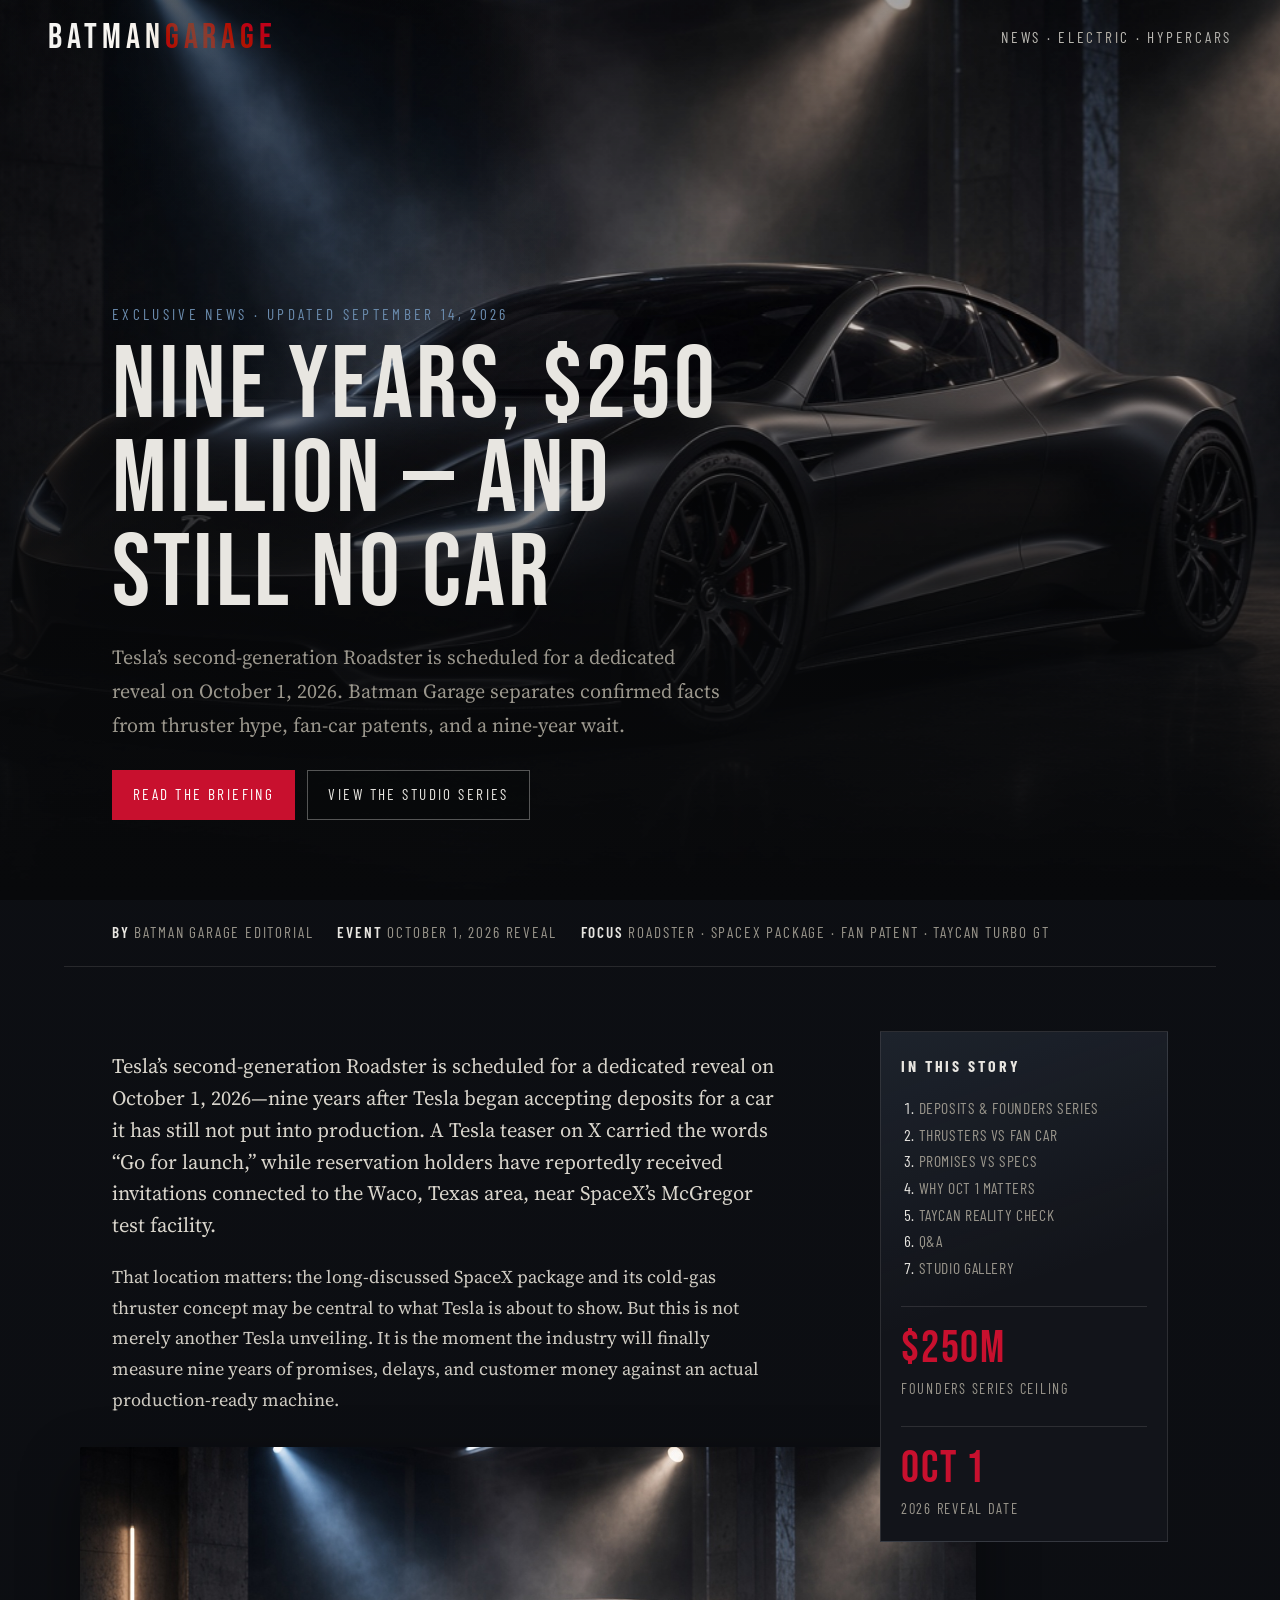
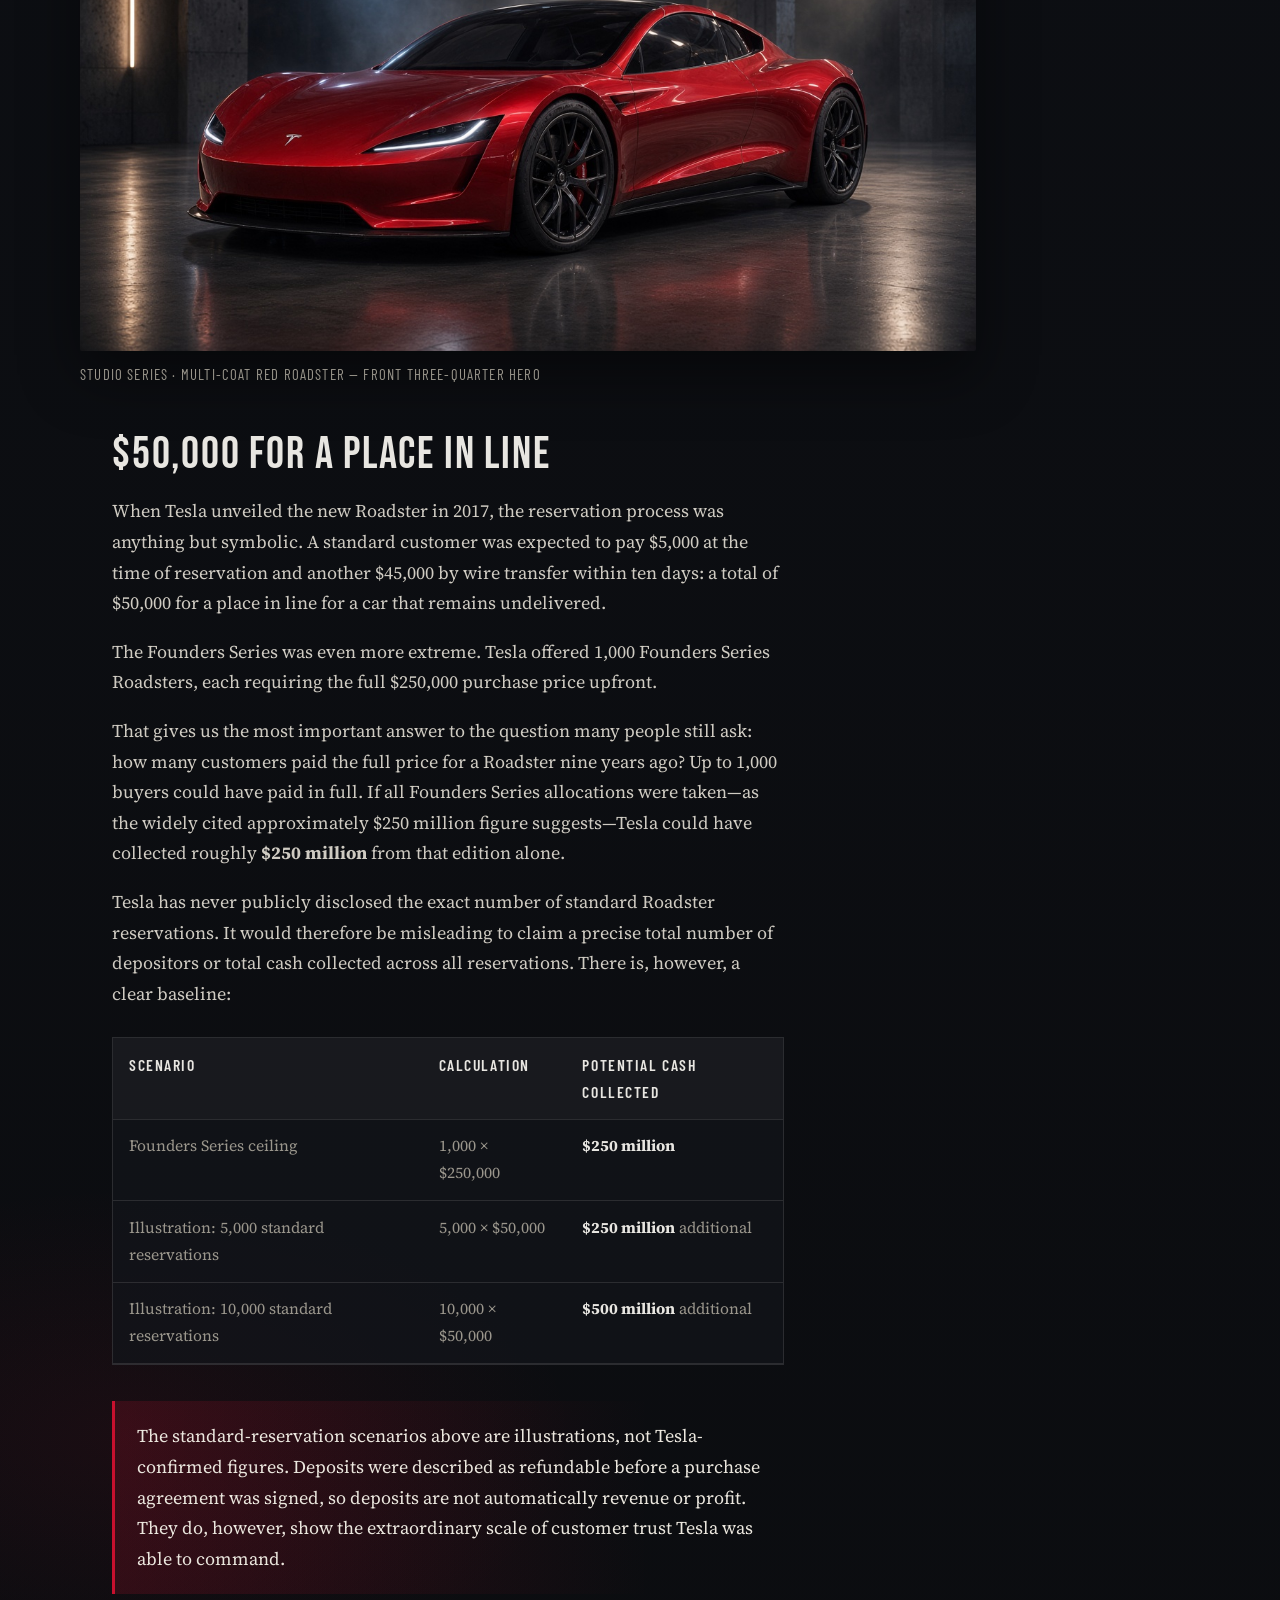
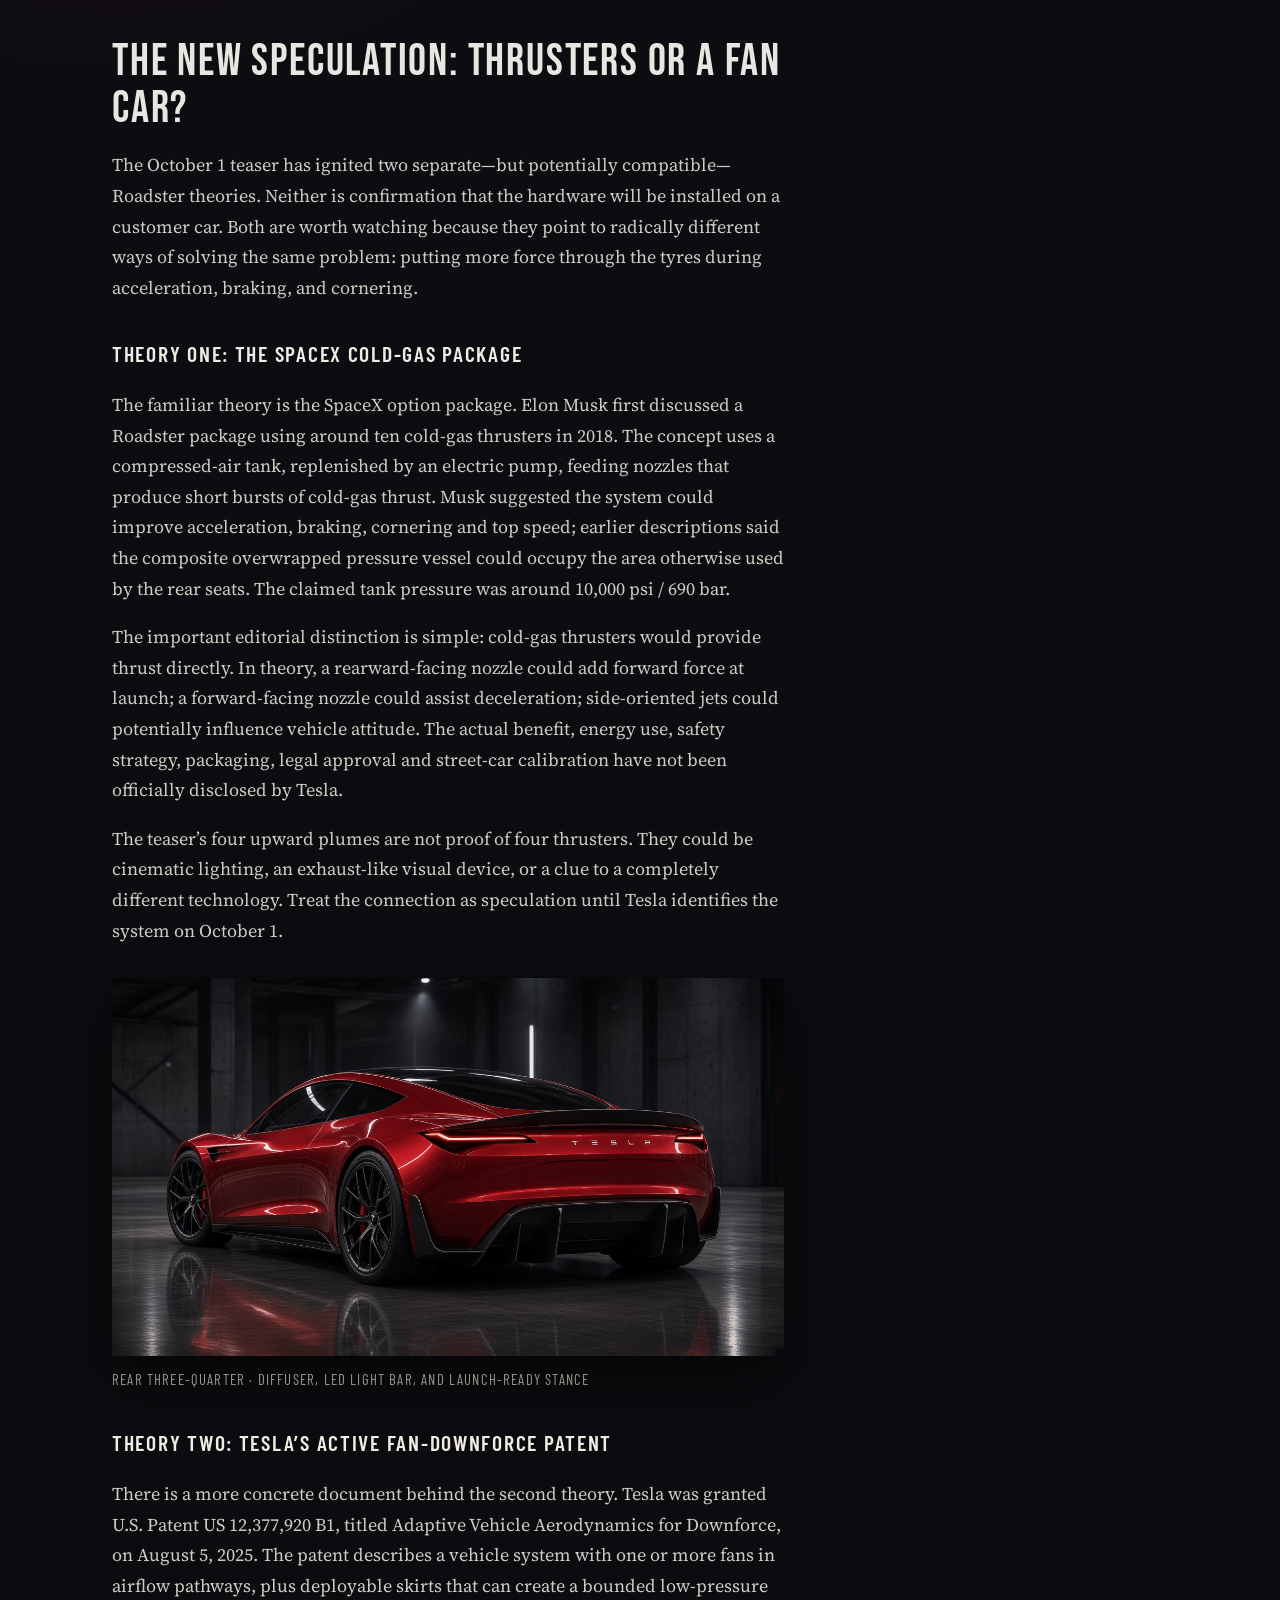
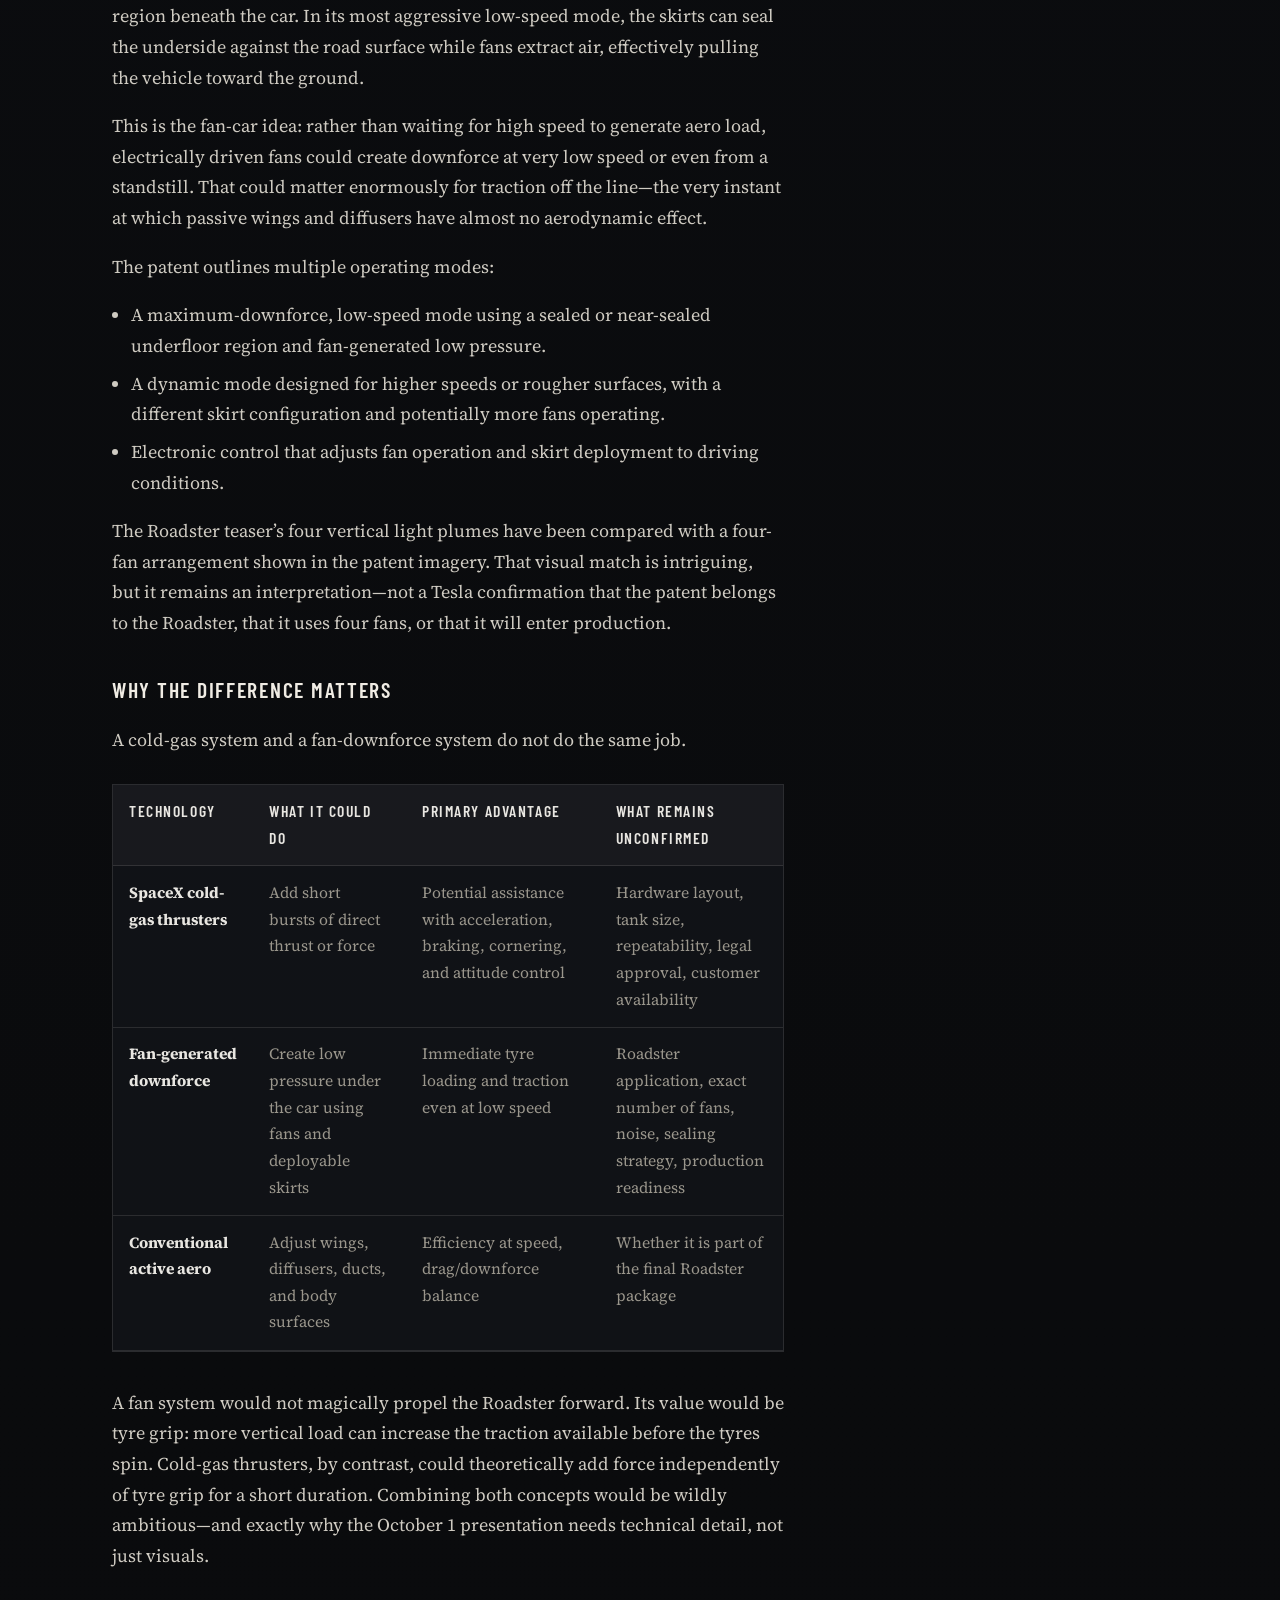
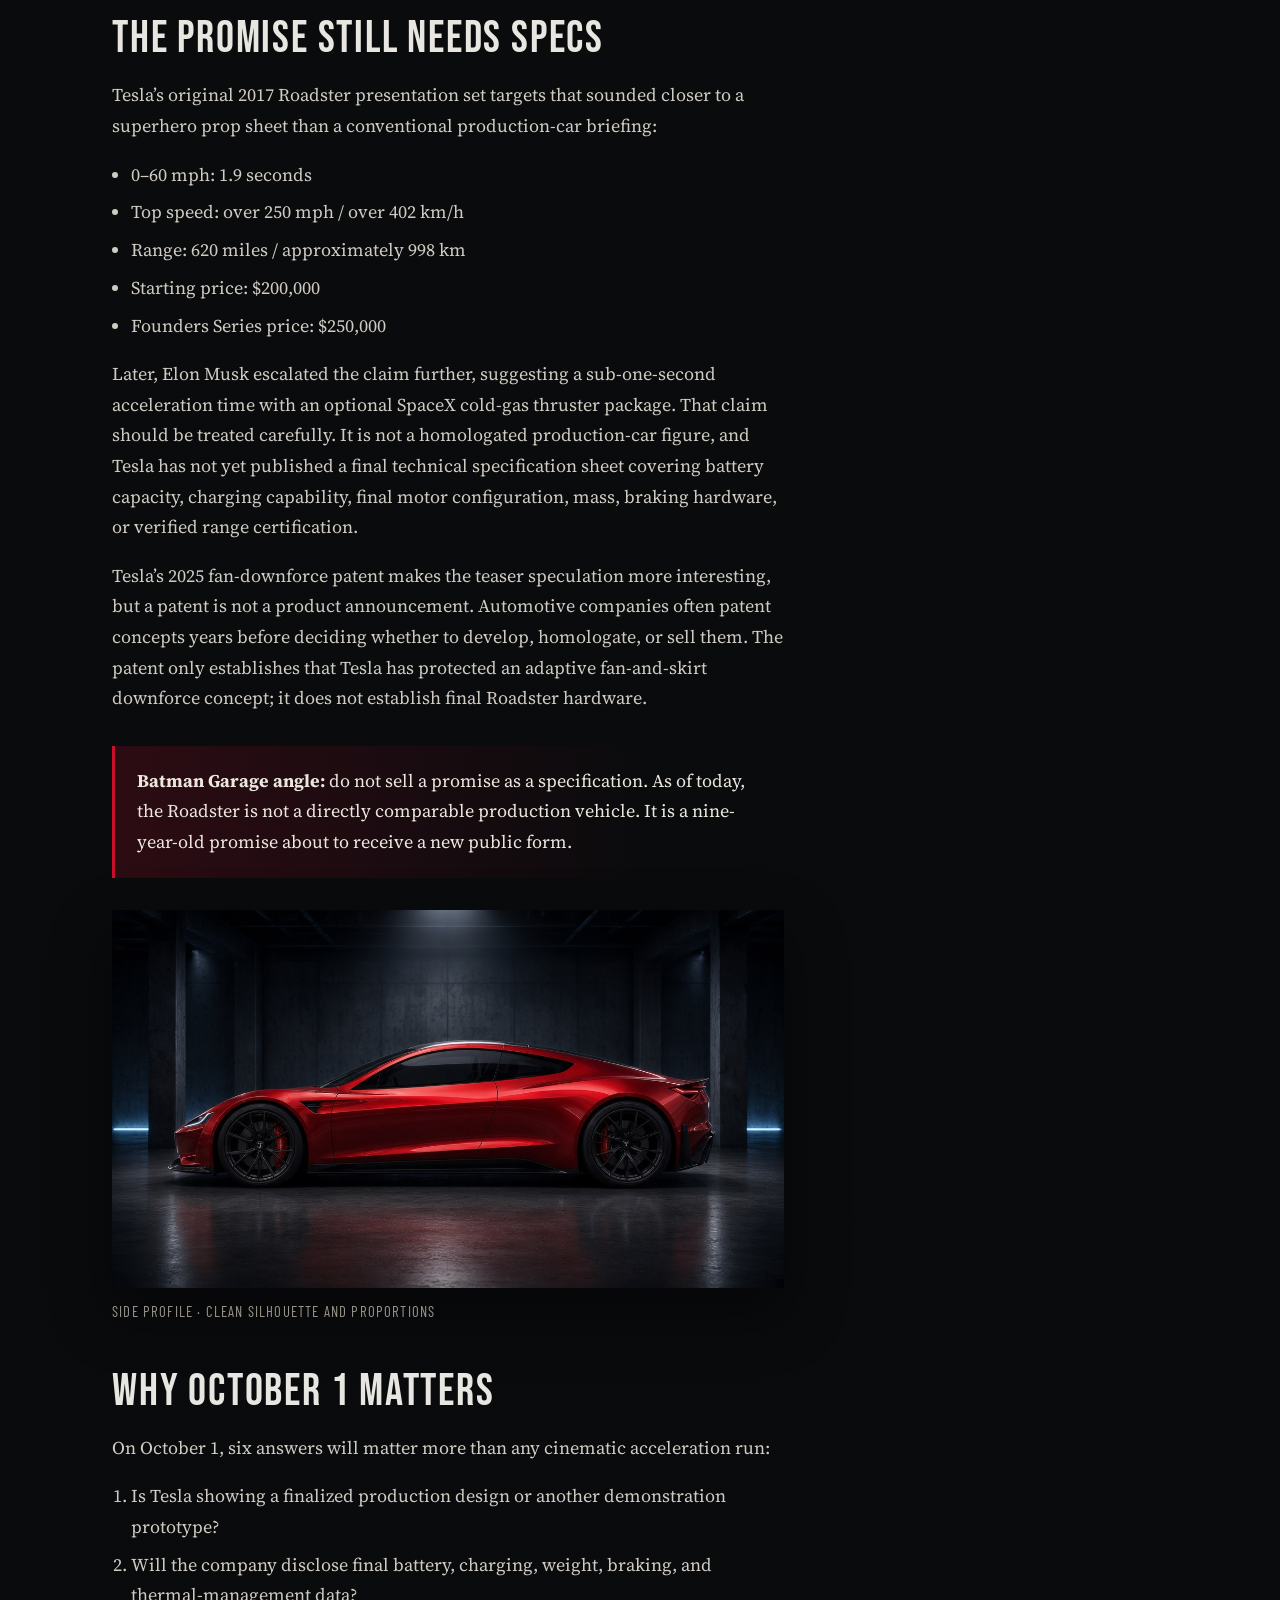
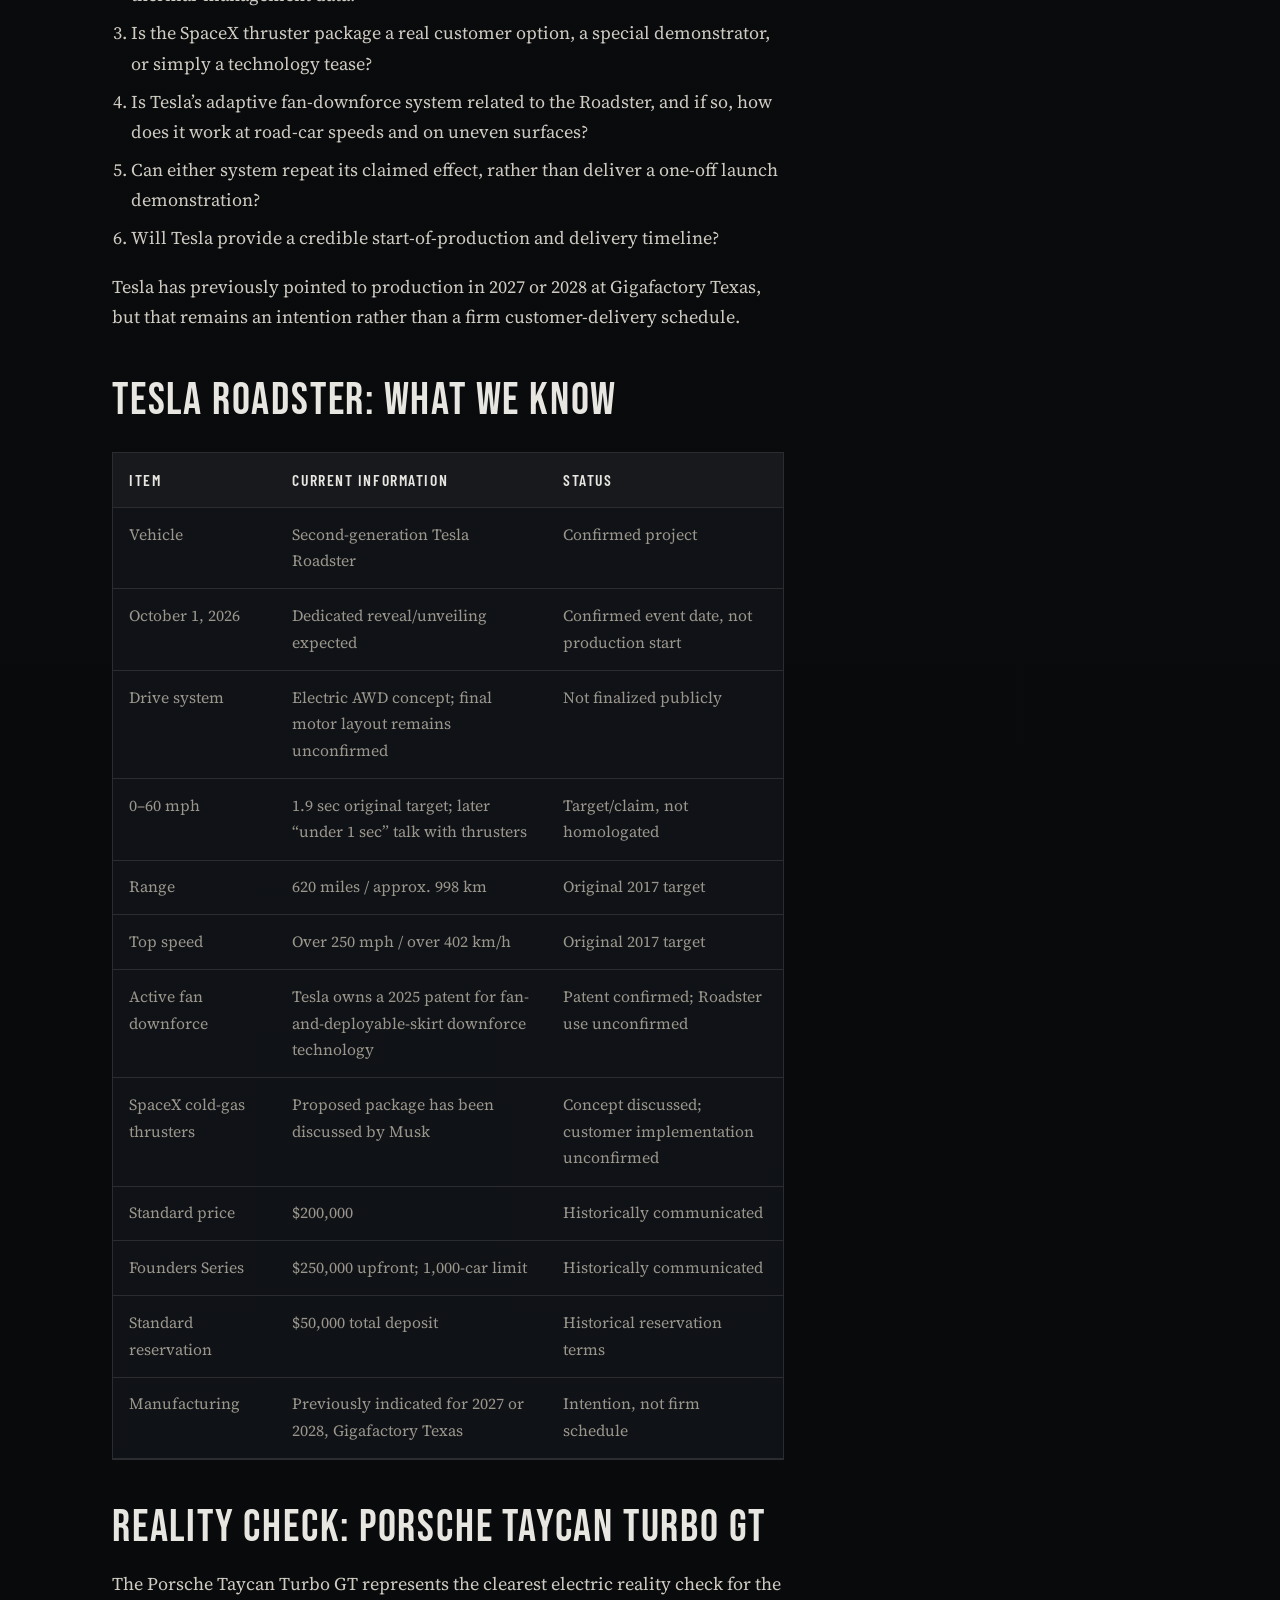
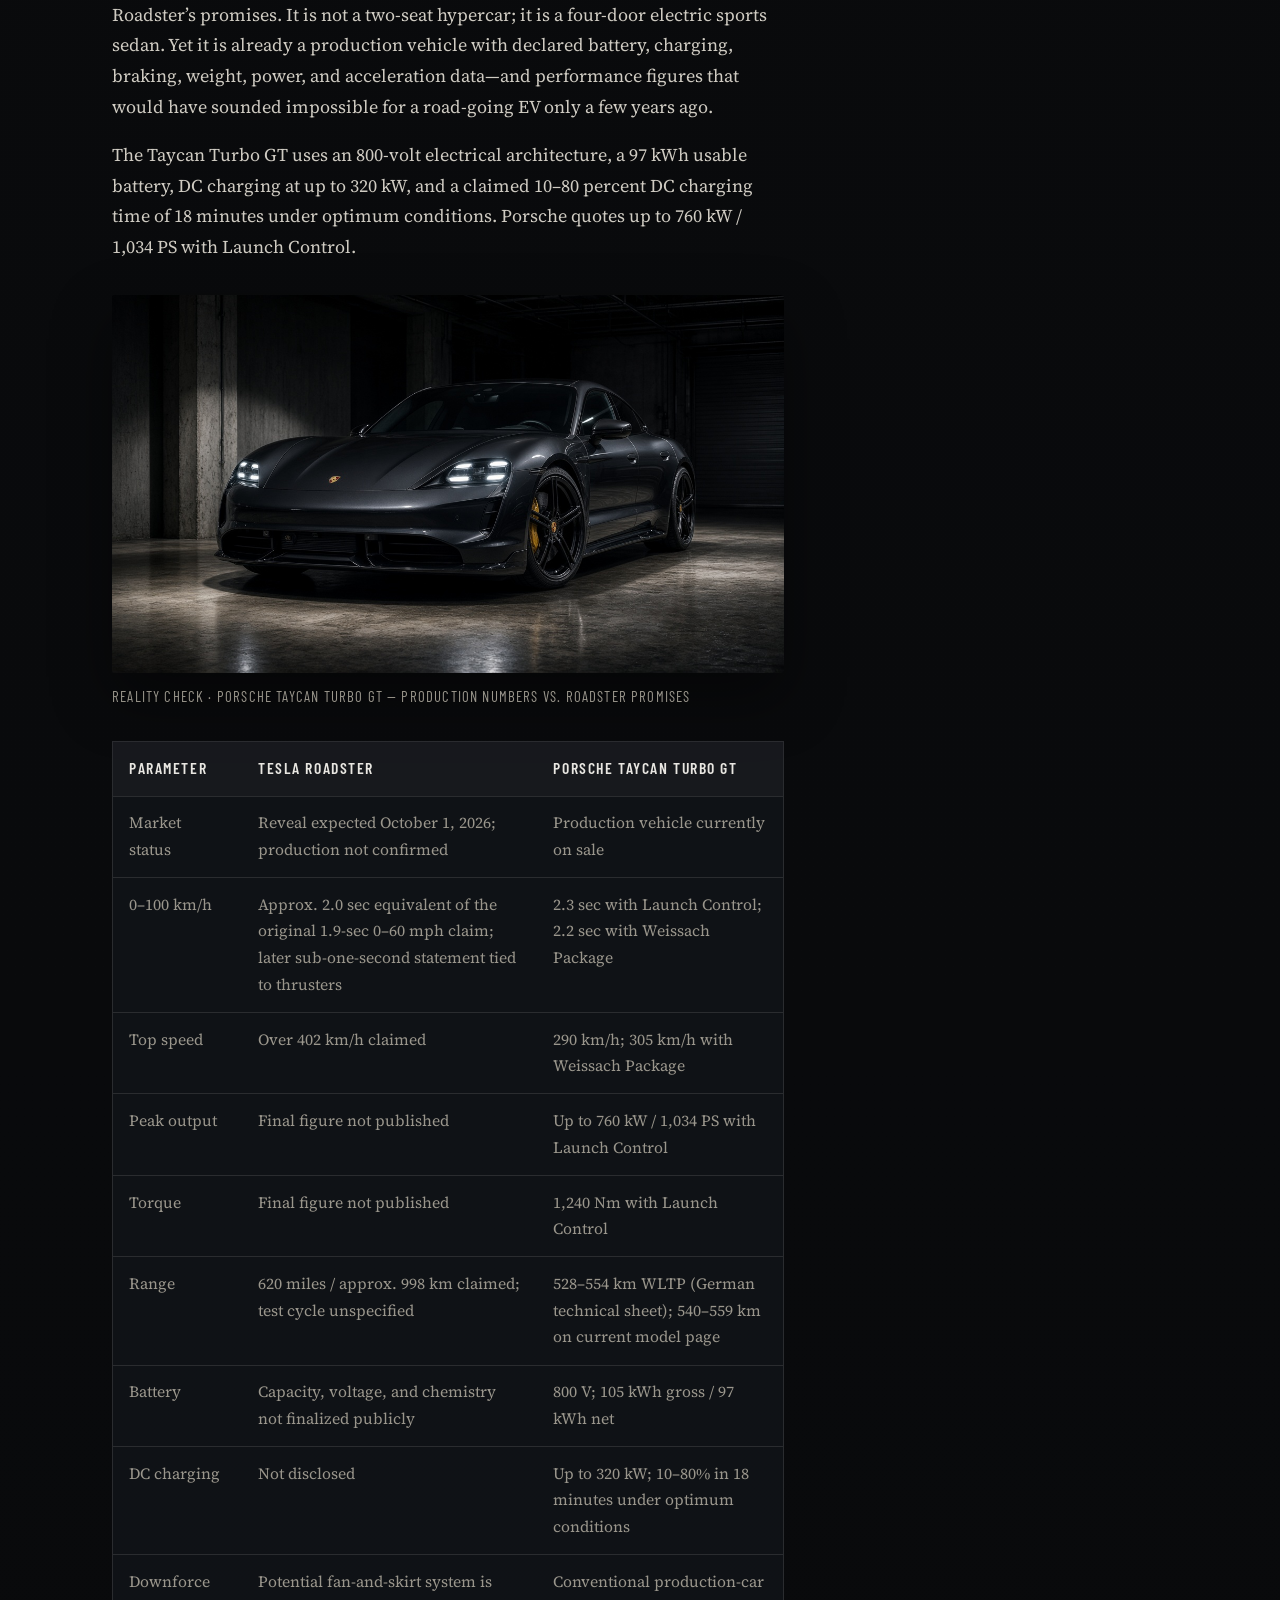
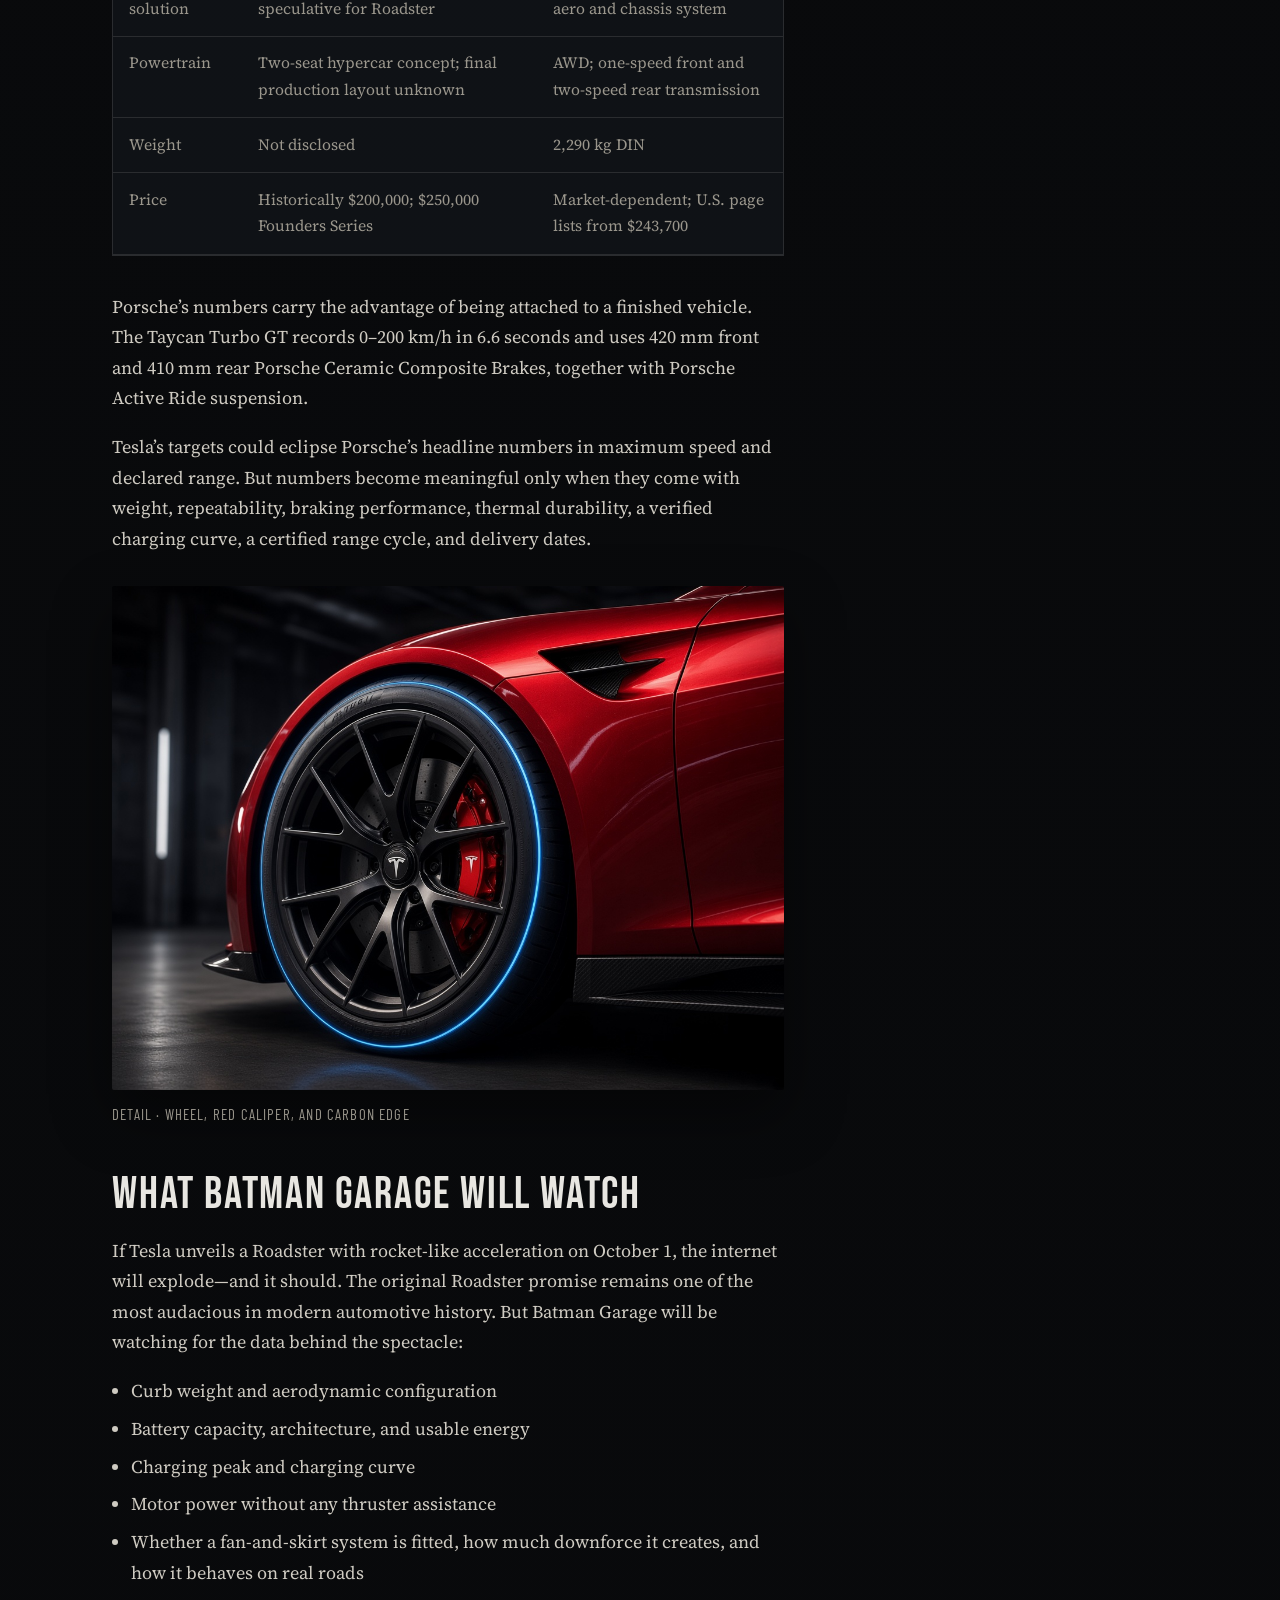
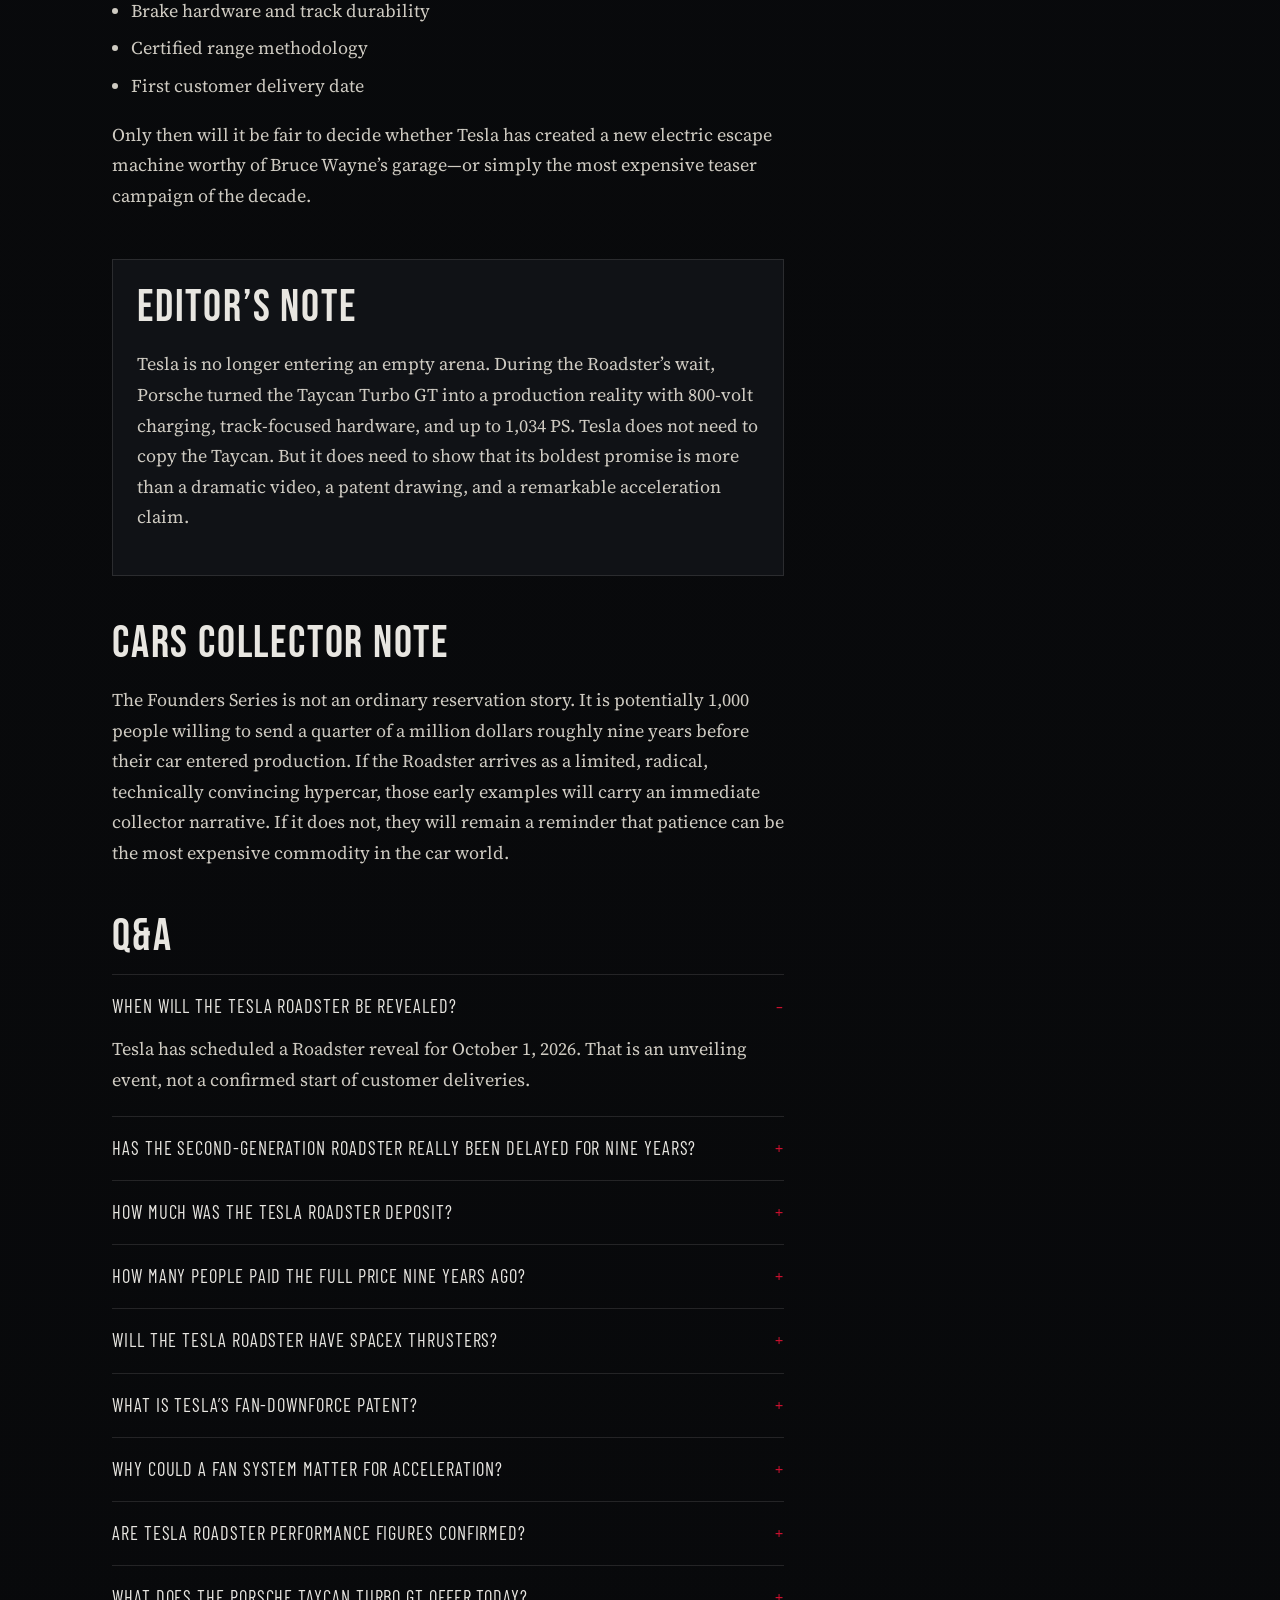
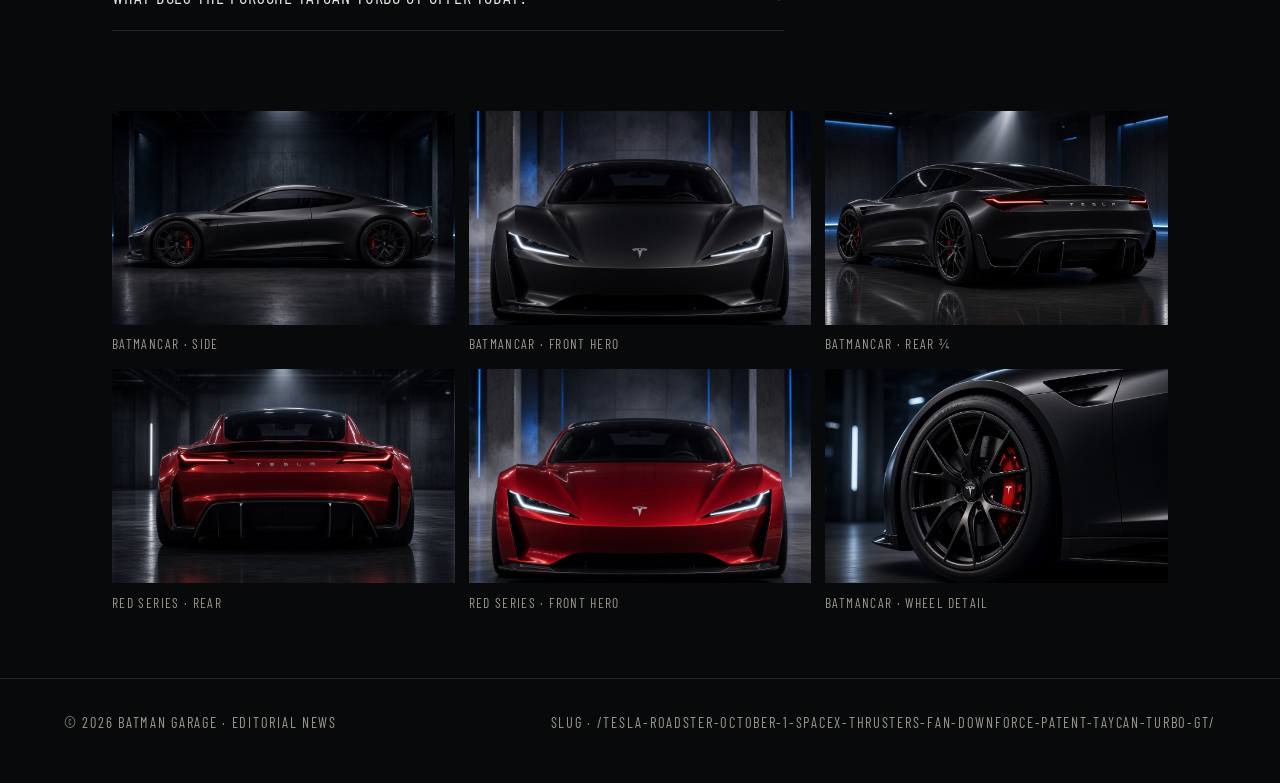
==== index.html @ 21c4816b "Add Batman Garage Tesla Roadster October 1 news article Publish editorial news page with studio phot" ====
<!DOCTYPE html>
<html lang="en">
<head>
  <meta charset="utf-8" />
  <meta name="viewport" content="width=device-width, initial-scale=1" />
  <title>Tesla Roadster October 1 Reveal: SpaceX Thrusters, Fan-Car Patent and a $250M Wait | Batman Garage</title>
  <meta name="description" content="Tesla’s Roadster is set for an October 1 reveal after nine years and up to $250 million in Founders Series deposits. Could SpaceX cold-gas thrusters or Tesla’s fan-downforce patent be part of the story? Here’s what is known, what is speculation, and how it compares with the Porsche Taycan Turbo GT." />
  <link rel="canonical" href="./article/tesla-roadster-october-1-spacex-thrusters-fan-downforce-patent-taycan-turbo-gt/" />
  <meta property="og:title" content="Nine Years, $250 Million and Still No Car: Tesla Roadster Set for October 1 Reveal" />
  <meta property="og:description" content="Batman Garage breaks down the Roadster reveal, SpaceX thruster talk, Tesla’s fan-downforce patent, and the Porsche Taycan Turbo GT reality check." />
  <meta property="og:type" content="article" />
  <meta property="og:image" content="./roadster-2026-batman-series/batmancar/roadster-batmancar-front-34.jpg" />
  <link rel="preconnect" href="https://fonts.googleapis.com" />
  <link rel="preconnect" href="https://fonts.gstatic.com" crossorigin />
  <link href="https://fonts.googleapis.com/css2?family=Barlow+Condensed:wght@500;600;700&family=Bebas+Neue&family=Source+Serif+4:opsz,wght@8..60,400;8..60,600&display=swap" rel="stylesheet" />
  <link rel="stylesheet" href="./css/article.css" />
</head>
<body>
  <header class="site-header">
    <a class="brand" href="./">BATMAN<span>GARAGE</span></a>
    <div class="nav-meta">News · Electric · Hypercars</div>
  </header>

  <section class="hero" aria-label="Article hero">
    <div class="hero__media">
      <img
        src="./roadster-2026-batman-series/batmancar/roadster-batmancar-front-34.jpg"
        alt="Matte black Tesla Roadster 2026 concept in a dark Batman-style studio garage"
        width="1600"
        height="900"
      />
      <div class="hero__shade" aria-hidden="true"></div>
    </div>
    <div class="hero__content">
      <p class="hero__kicker">Exclusive News · Updated September 14, 2026</p>
      <h1>Nine Years, $250 Million — and Still No Car</h1>
      <p class="hero__deck">
        Tesla’s second-generation Roadster is scheduled for a dedicated reveal on October 1, 2026.
        Batman Garage separates confirmed facts from thruster hype, fan-car patents, and a nine-year wait.
      </p>
      <div class="hero__cta">
        <a class="btn btn--primary" href="#story">Read the briefing</a>
        <a class="btn btn--ghost" href="#gallery">View the studio series</a>
      </div>
    </div>
  </section>

  <div class="meta-bar">
    <span><strong>By</strong> Batman Garage Editorial</span>
    <span><strong>Event</strong> October 1, 2026 reveal</span>
    <span><strong>Focus</strong> Roadster · SpaceX package · Fan patent · Taycan Turbo GT</span>
  </div>

  <main class="layout" id="story">
    <article class="article">
      <p class="lede">
        Tesla’s second-generation Roadster is scheduled for a dedicated reveal on October 1, 2026—nine years after Tesla began accepting deposits for a car it has still not put into production. A Tesla teaser on X carried the words “Go for launch,” while reservation holders have reportedly received invitations connected to the Waco, Texas area, near SpaceX’s McGregor test facility.
      </p>

      <p>
        That location matters: the long-discussed SpaceX package and its cold-gas thruster concept may be central to what Tesla is about to show. But this is not merely another Tesla unveiling. It is the moment the industry will finally measure nine years of promises, delays, and customer money against an actual production-ready machine.
      </p>

      <figure class="figure figure--breakout">
        <img
          src="./roadster-2026-batman-series/roadster-2026-batman-front-34.jpg"
          alt="Cherry-red Tesla Roadster 2026 concept, front three-quarter view in Batman Garage studio lighting"
          width="1600"
          height="900"
          loading="lazy"
        />
        <figcaption>Studio series · Multi-coat red Roadster — front three-quarter hero</figcaption>
      </figure>

      <h2 id="deposit">$50,000 for a Place in Line</h2>
      <p>
        When Tesla unveiled the new Roadster in 2017, the reservation process was anything but symbolic. A standard customer was expected to pay $5,000 at the time of reservation and another $45,000 by wire transfer within ten days: a total of $50,000 for a place in line for a car that remains undelivered.
      </p>
      <p>
        The Founders Series was even more extreme. Tesla offered 1,000 Founders Series Roadsters, each requiring the full $250,000 purchase price upfront.
      </p>
      <p>
        That gives us the most important answer to the question many people still ask: how many customers paid the full price for a Roadster nine years ago? Up to 1,000 buyers could have paid in full. If all Founders Series allocations were taken—as the widely cited approximately $250 million figure suggests—Tesla could have collected roughly <strong>$250 million</strong> from that edition alone.
      </p>
      <p>
        Tesla has never publicly disclosed the exact number of standard Roadster reservations. It would therefore be misleading to claim a precise total number of depositors or total cash collected across all reservations. There is, however, a clear baseline:
      </p>

      <div class="table-wrap" role="region" aria-label="Reservation cash scenarios" tabindex="0">
        <table>
          <thead>
            <tr>
              <th>Scenario</th>
              <th>Calculation</th>
              <th>Potential cash collected</th>
            </tr>
          </thead>
          <tbody>
            <tr>
              <td>Founders Series ceiling</td>
              <td>1,000 × $250,000</td>
              <td><strong>$250 million</strong></td>
            </tr>
            <tr>
              <td>Illustration: 5,000 standard reservations</td>
              <td>5,000 × $50,000</td>
              <td><strong>$250 million</strong> additional</td>
            </tr>
            <tr>
              <td>Illustration: 10,000 standard reservations</td>
              <td>10,000 × $50,000</td>
              <td><strong>$500 million</strong> additional</td>
            </tr>
          </tbody>
        </table>
      </div>

      <div class="callout">
        <p>
          The standard-reservation scenarios above are illustrations, not Tesla-confirmed figures. Deposits were described as refundable before a purchase agreement was signed, so deposits are not automatically revenue or profit. They do, however, show the extraordinary scale of customer trust Tesla was able to command.
        </p>
      </div>

      <h2 id="speculation">The New Speculation: Thrusters or a Fan Car?</h2>
      <p>
        The October 1 teaser has ignited two separate—but potentially compatible—Roadster theories. Neither is confirmation that the hardware will be installed on a customer car. Both are worth watching because they point to radically different ways of solving the same problem: putting more force through the tyres during acceleration, braking, and cornering.
      </p>

      <h3 id="thrusters">Theory One: the SpaceX Cold-Gas Package</h3>
      <p>
        The familiar theory is the SpaceX option package. Elon Musk first discussed a Roadster package using around ten cold-gas thrusters in 2018. The concept uses a compressed-air tank, replenished by an electric pump, feeding nozzles that produce short bursts of cold-gas thrust. Musk suggested the system could improve acceleration, braking, cornering and top speed; earlier descriptions said the composite overwrapped pressure vessel could occupy the area otherwise used by the rear seats. The claimed tank pressure was around 10,000 psi / 690 bar.
      </p>
      <p>
        The important editorial distinction is simple: cold-gas thrusters would provide thrust directly. In theory, a rearward-facing nozzle could add forward force at launch; a forward-facing nozzle could assist deceleration; side-oriented jets could potentially influence vehicle attitude. The actual benefit, energy use, safety strategy, packaging, legal approval and street-car calibration have not been officially disclosed by Tesla.
      </p>
      <p>
        The teaser’s four upward plumes are not proof of four thrusters. They could be cinematic lighting, an exhaust-like visual device, or a clue to a completely different technology. Treat the connection as speculation until Tesla identifies the system on October 1.
      </p>

      <figure class="figure">
        <img
          src="./roadster-2026-batman-series/roadster-2026-batman-rear-34.jpg"
          alt="Tesla Roadster 2026 rear three-quarter view in dark studio garage"
          width="1600"
          height="900"
          loading="lazy"
        />
        <figcaption>Rear three-quarter · diffuser, LED light bar, and launch-ready stance</figcaption>
      </figure>

      <h3 id="fan-patent">Theory Two: Tesla’s Active Fan-Downforce Patent</h3>
      <p>
        There is a more concrete document behind the second theory. Tesla was granted U.S. Patent US 12,377,920 B1, titled Adaptive Vehicle Aerodynamics for Downforce, on August 5, 2025. The patent describes a vehicle system with one or more fans in airflow pathways, plus deployable skirts that can create a bounded low-pressure region beneath the car. In its most aggressive low-speed mode, the skirts can seal the underside against the road surface while fans extract air, effectively pulling the vehicle toward the ground.
      </p>
      <p>
        This is the fan-car idea: rather than waiting for high speed to generate aero load, electrically driven fans could create downforce at very low speed or even from a standstill. That could matter enormously for traction off the line—the very instant at which passive wings and diffusers have almost no aerodynamic effect.
      </p>
      <p>The patent outlines multiple operating modes:</p>
      <ul>
        <li>A maximum-downforce, low-speed mode using a sealed or near-sealed underfloor region and fan-generated low pressure.</li>
        <li>A dynamic mode designed for higher speeds or rougher surfaces, with a different skirt configuration and potentially more fans operating.</li>
        <li>Electronic control that adjusts fan operation and skirt deployment to driving conditions.</li>
      </ul>
      <p>
        The Roadster teaser’s four vertical light plumes have been compared with a four-fan arrangement shown in the patent imagery. That visual match is intriguing, but it remains an interpretation—not a Tesla confirmation that the patent belongs to the Roadster, that it uses four fans, or that it will enter production.
      </p>

      <h3>Why the Difference Matters</h3>
      <p>A cold-gas system and a fan-downforce system do not do the same job.</p>

      <div class="table-wrap" role="region" aria-label="Technology comparison" tabindex="0">
        <table>
          <thead>
            <tr>
              <th>Technology</th>
              <th>What it could do</th>
              <th>Primary advantage</th>
              <th>What remains unconfirmed</th>
            </tr>
          </thead>
          <tbody>
            <tr>
              <td><strong>SpaceX cold-gas thrusters</strong></td>
              <td>Add short bursts of direct thrust or force</td>
              <td>Potential assistance with acceleration, braking, cornering, and attitude control</td>
              <td>Hardware layout, tank size, repeatability, legal approval, customer availability</td>
            </tr>
            <tr>
              <td><strong>Fan-generated downforce</strong></td>
              <td>Create low pressure under the car using fans and deployable skirts</td>
              <td>Immediate tyre loading and traction even at low speed</td>
              <td>Roadster application, exact number of fans, noise, sealing strategy, production readiness</td>
            </tr>
            <tr>
              <td><strong>Conventional active aero</strong></td>
              <td>Adjust wings, diffusers, ducts, and body surfaces</td>
              <td>Efficiency at speed, drag/downforce balance</td>
              <td>Whether it is part of the final Roadster package</td>
            </tr>
          </tbody>
        </table>
      </div>

      <p>
        A fan system would not magically propel the Roadster forward. Its value would be tyre grip: more vertical load can increase the traction available before the tyres spin. Cold-gas thrusters, by contrast, could theoretically add force independently of tyre grip for a short duration. Combining both concepts would be wildly ambitious—and exactly why the October 1 presentation needs technical detail, not just visuals.
      </p>

      <h2 id="specs">The Promise Still Needs Specs</h2>
      <p>Tesla’s original 2017 Roadster presentation set targets that sounded closer to a superhero prop sheet than a conventional production-car briefing:</p>
      <ul>
        <li>0–60 mph: 1.9 seconds</li>
        <li>Top speed: over 250 mph / over 402 km/h</li>
        <li>Range: 620 miles / approximately 998 km</li>
        <li>Starting price: $200,000</li>
        <li>Founders Series price: $250,000</li>
      </ul>
      <p>
        Later, Elon Musk escalated the claim further, suggesting a sub-one-second acceleration time with an optional SpaceX cold-gas thruster package. That claim should be treated carefully. It is not a homologated production-car figure, and Tesla has not yet published a final technical specification sheet covering battery capacity, charging capability, final motor configuration, mass, braking hardware, or verified range certification.
      </p>
      <p>
        Tesla’s 2025 fan-downforce patent makes the teaser speculation more interesting, but a patent is not a product announcement. Automotive companies often patent concepts years before deciding whether to develop, homologate, or sell them. The patent only establishes that Tesla has protected an adaptive fan-and-skirt downforce concept; it does not establish final Roadster hardware.
      </p>

      <div class="callout">
        <p>
          <strong>Batman Garage angle:</strong> do not sell a promise as a specification. As of today, the Roadster is not a directly comparable production vehicle. It is a nine-year-old promise about to receive a new public form.
        </p>
      </div>

      <figure class="figure">
        <img
          src="./roadster-2026-batman-series/roadster-2026-batman-side.jpg"
          alt="Side profile of the Tesla Roadster 2026 in Batman Garage lighting"
          width="1600"
          height="900"
          loading="lazy"
        />
        <figcaption>Side profile · clean silhouette and proportions</figcaption>
      </figure>

      <h2 id="october">Why October 1 Matters</h2>
      <p>On October 1, six answers will matter more than any cinematic acceleration run:</p>
      <ol>
        <li>Is Tesla showing a finalized production design or another demonstration prototype?</li>
        <li>Will the company disclose final battery, charging, weight, braking, and thermal-management data?</li>
        <li>Is the SpaceX thruster package a real customer option, a special demonstrator, or simply a technology tease?</li>
        <li>Is Tesla’s adaptive fan-downforce system related to the Roadster, and if so, how does it work at road-car speeds and on uneven surfaces?</li>
        <li>Can either system repeat its claimed effect, rather than deliver a one-off launch demonstration?</li>
        <li>Will Tesla provide a credible start-of-production and delivery timeline?</li>
      </ol>
      <p>
        Tesla has previously pointed to production in 2027 or 2028 at Gigafactory Texas, but that remains an intention rather than a firm customer-delivery schedule.
      </p>

      <h2 id="known">Tesla Roadster: What We Know</h2>
      <div class="table-wrap" role="region" aria-label="Roadster status table" tabindex="0">
        <table>
          <thead>
            <tr>
              <th>Item</th>
              <th>Current information</th>
              <th>Status</th>
            </tr>
          </thead>
          <tbody>
            <tr>
              <td>Vehicle</td>
              <td>Second-generation Tesla Roadster</td>
              <td>Confirmed project</td>
            </tr>
            <tr>
              <td>October 1, 2026</td>
              <td>Dedicated reveal/unveiling expected</td>
              <td>Confirmed event date, not production start</td>
            </tr>
            <tr>
              <td>Drive system</td>
              <td>Electric AWD concept; final motor layout remains unconfirmed</td>
              <td>Not finalized publicly</td>
            </tr>
            <tr>
              <td>0–60 mph</td>
              <td>1.9 sec original target; later “under 1 sec” talk with thrusters</td>
              <td>Target/claim, not homologated</td>
            </tr>
            <tr>
              <td>Range</td>
              <td>620 miles / approx. 998 km</td>
              <td>Original 2017 target</td>
            </tr>
            <tr>
              <td>Top speed</td>
              <td>Over 250 mph / over 402 km/h</td>
              <td>Original 2017 target</td>
            </tr>
            <tr>
              <td>Active fan downforce</td>
              <td>Tesla owns a 2025 patent for fan-and-deployable-skirt downforce technology</td>
              <td>Patent confirmed; Roadster use unconfirmed</td>
            </tr>
            <tr>
              <td>SpaceX cold-gas thrusters</td>
              <td>Proposed package has been discussed by Musk</td>
              <td>Concept discussed; customer implementation unconfirmed</td>
            </tr>
            <tr>
              <td>Standard price</td>
              <td>$200,000</td>
              <td>Historically communicated</td>
            </tr>
            <tr>
              <td>Founders Series</td>
              <td>$250,000 upfront; 1,000-car limit</td>
              <td>Historically communicated</td>
            </tr>
            <tr>
              <td>Standard reservation</td>
              <td>$50,000 total deposit</td>
              <td>Historical reservation terms</td>
            </tr>
            <tr>
              <td>Manufacturing</td>
              <td>Previously indicated for 2027 or 2028, Gigafactory Texas</td>
              <td>Intention, not firm schedule</td>
            </tr>
          </tbody>
        </table>
      </div>

      <h2 id="taycan">Reality Check: Porsche Taycan Turbo GT</h2>
      <p>
        The Porsche Taycan Turbo GT represents the clearest electric reality check for the Roadster’s promises. It is not a two-seat hypercar; it is a four-door electric sports sedan. Yet it is already a production vehicle with declared battery, charging, braking, weight, power, and acceleration data—and performance figures that would have sounded impossible for a road-going EV only a few years ago.
      </p>
      <p>
        The Taycan Turbo GT uses an 800-volt electrical architecture, a 97 kWh usable battery, DC charging at up to 320 kW, and a claimed 10–80 percent DC charging time of 18 minutes under optimum conditions. Porsche quotes up to 760 kW / 1,034 PS with Launch Control.
      </p>

      <figure class="figure">
        <img
          src="./roadster-2026-batman-series/taycan-turbo-gt-reality-check.jpg"
          alt="Porsche Taycan Turbo GT in a dark industrial studio setting for comparison"
          width="1600"
          height="900"
          loading="lazy"
        />
        <figcaption>Reality check · Porsche Taycan Turbo GT — production numbers vs. Roadster promises</figcaption>
      </figure>

      <div class="table-wrap" role="region" aria-label="Roadster vs Taycan Turbo GT" tabindex="0">
        <table>
          <thead>
            <tr>
              <th>Parameter</th>
              <th>Tesla Roadster</th>
              <th>Porsche Taycan Turbo GT</th>
            </tr>
          </thead>
          <tbody>
            <tr>
              <td>Market status</td>
              <td>Reveal expected October 1, 2026; production not confirmed</td>
              <td>Production vehicle currently on sale</td>
            </tr>
            <tr>
              <td>0–100 km/h</td>
              <td>Approx. 2.0 sec equivalent of the original 1.9-sec 0–60 mph claim; later sub-one-second statement tied to thrusters</td>
              <td>2.3 sec with Launch Control; 2.2 sec with Weissach Package</td>
            </tr>
            <tr>
              <td>Top speed</td>
              <td>Over 402 km/h claimed</td>
              <td>290 km/h; 305 km/h with Weissach Package</td>
            </tr>
            <tr>
              <td>Peak output</td>
              <td>Final figure not published</td>
              <td>Up to 760 kW / 1,034 PS with Launch Control</td>
            </tr>
            <tr>
              <td>Torque</td>
              <td>Final figure not published</td>
              <td>1,240 Nm with Launch Control</td>
            </tr>
            <tr>
              <td>Range</td>
              <td>620 miles / approx. 998 km claimed; test cycle unspecified</td>
              <td>528–554 km WLTP (German technical sheet); 540–559 km on current model page</td>
            </tr>
            <tr>
              <td>Battery</td>
              <td>Capacity, voltage, and chemistry not finalized publicly</td>
              <td>800 V; 105 kWh gross / 97 kWh net</td>
            </tr>
            <tr>
              <td>DC charging</td>
              <td>Not disclosed</td>
              <td>Up to 320 kW; 10–80% in 18 minutes under optimum conditions</td>
            </tr>
            <tr>
              <td>Downforce solution</td>
              <td>Potential fan-and-skirt system is speculative for Roadster</td>
              <td>Conventional production-car aero and chassis system</td>
            </tr>
            <tr>
              <td>Powertrain</td>
              <td>Two-seat hypercar concept; final production layout unknown</td>
              <td>AWD; one-speed front and two-speed rear transmission</td>
            </tr>
            <tr>
              <td>Weight</td>
              <td>Not disclosed</td>
              <td>2,290 kg DIN</td>
            </tr>
            <tr>
              <td>Price</td>
              <td>Historically $200,000; $250,000 Founders Series</td>
              <td>Market-dependent; U.S. page lists from $243,700</td>
            </tr>
          </tbody>
        </table>
      </div>

      <p>
        Porsche’s numbers carry the advantage of being attached to a finished vehicle. The Taycan Turbo GT records 0–200 km/h in 6.6 seconds and uses 420 mm front and 410 mm rear Porsche Ceramic Composite Brakes, together with Porsche Active Ride suspension.
      </p>
      <p>
        Tesla’s targets could eclipse Porsche’s headline numbers in maximum speed and declared range. But numbers become meaningful only when they come with weight, repeatability, braking performance, thermal durability, a verified charging curve, a certified range cycle, and delivery dates.
      </p>

      <figure class="figure">
        <img
          src="./roadster-2026-batman-series/roadster-2026-batman-wheel-detail.jpg"
          alt="Close-up of Tesla Roadster wheel, red brake caliper, and carbon skirt detail"
          width="1400"
          height="1050"
          loading="lazy"
        />
        <figcaption>Detail · wheel, red caliper, and carbon edge</figcaption>
      </figure>

      <h2 id="watch">What Batman Garage Will Watch</h2>
      <p>
        If Tesla unveils a Roadster with rocket-like acceleration on October 1, the internet will explode—and it should. The original Roadster promise remains one of the most audacious in modern automotive history. But Batman Garage will be watching for the data behind the spectacle:
      </p>
      <ul>
        <li>Curb weight and aerodynamic configuration</li>
        <li>Battery capacity, architecture, and usable energy</li>
        <li>Charging peak and charging curve</li>
        <li>Motor power without any thruster assistance</li>
        <li>Whether a fan-and-skirt system is fitted, how much downforce it creates, and how it behaves on real roads</li>
        <li>Brake hardware and track durability</li>
        <li>Certified range methodology</li>
        <li>First customer delivery date</li>
      </ul>
      <p>
        Only then will it be fair to decide whether Tesla has created a new electric escape machine worthy of Bruce Wayne’s garage—or simply the most expensive teaser campaign of the decade.
      </p>

      <div class="editor-note" id="editors-note">
        <h2>Editor’s Note</h2>
        <p>
          Tesla is no longer entering an empty arena. During the Roadster’s wait, Porsche turned the Taycan Turbo GT into a production reality with 800-volt charging, track-focused hardware, and up to 1,034 PS. Tesla does not need to copy the Taycan. But it does need to show that its boldest promise is more than a dramatic video, a patent drawing, and a remarkable acceleration claim.
        </p>
      </div>

      <h2 id="collector">Cars Collector Note</h2>
      <p>
        The Founders Series is not an ordinary reservation story. It is potentially 1,000 people willing to send a quarter of a million dollars roughly nine years before their car entered production. If the Roadster arrives as a limited, radical, technically convincing hypercar, those early examples will carry an immediate collector narrative. If it does not, they will remain a reminder that patience can be the most expensive commodity in the car world.
      </p>

      <h2 id="qa">Q&amp;A</h2>
      <div class="qa">
        <details open>
          <summary>When will the Tesla Roadster be revealed?</summary>
          <p>Tesla has scheduled a Roadster reveal for October 1, 2026. That is an unveiling event, not a confirmed start of customer deliveries.</p>
        </details>
        <details>
          <summary>Has the second-generation Roadster really been delayed for nine years?</summary>
          <p>Yes. Tesla began taking Roadster reservations in 2017, and the currently announced reveal is in 2026.</p>
        </details>
        <details>
          <summary>How much was the Tesla Roadster deposit?</summary>
          <p>The standard reservation required $50,000 in total: $5,000 at reservation and $45,000 by wire transfer. The Founders Series required the full $250,000 upfront.</p>
        </details>
        <details>
          <summary>How many people paid the full price nine years ago?</summary>
          <p>The Founders Series was limited to 1,000 cars. If fully allocated, up to 1,000 buyers paid $250,000 each, for roughly $250 million. Tesla has not publicly disclosed the total number of standard reservations or total deposits.</p>
        </details>
        <details>
          <summary>Will the Tesla Roadster have SpaceX thrusters?</summary>
          <p>Tesla has not confirmed a production specification. Musk has discussed a proposed SpaceX package using cold-gas thrusters, but no final customer-car hardware, availability, price, or approval status has been published.</p>
        </details>
        <details>
          <summary>What is Tesla’s fan-downforce patent?</summary>
          <p>Tesla’s U.S. Patent US 12,377,920 B1 describes fans and deployable skirts that create low pressure beneath a vehicle, potentially producing downforce even at low speeds. The patent is real; its use on the Roadster is not confirmed.</p>
        </details>
        <details>
          <summary>Why could a fan system matter for acceleration?</summary>
          <p>Passive aerodynamics need speed to generate substantial downforce. A fan system could theoretically load the tyres at launch by reducing pressure beneath the car, increasing available traction. It does not itself create forward thrust.</p>
        </details>
        <details>
          <summary>Are Tesla Roadster performance figures confirmed?</summary>
          <p>Not for the final production car. The original targets included 620 miles of range, more than 250 mph, and a 1.9-second 0–60 mph time. Later thruster-related claims are not homologated production specifications.</p>
        </details>
        <details>
          <summary>What does the Porsche Taycan Turbo GT offer today?</summary>
          <p>Up to 760 kW / 1,034 PS with Launch Control, 0–100 km/h in 2.3 seconds, a 290 km/h top speed, a 97 kWh usable battery, and 10–80 percent DC charging in 18 minutes under optimum conditions.</p>
        </details>
      </div>
    </article>

    <aside class="sidebar" aria-label="Article navigation">
      <h2>In this story</h2>
      <ol>
        <li><a href="#deposit">Deposits &amp; Founders Series</a></li>
        <li><a href="#speculation">Thrusters vs fan car</a></li>
        <li><a href="#specs">Promises vs specs</a></li>
        <li><a href="#october">Why Oct 1 matters</a></li>
        <li><a href="#taycan">Taycan reality check</a></li>
        <li><a href="#qa">Q&amp;A</a></li>
        <li><a href="#gallery">Studio gallery</a></li>
      </ol>
      <div class="stat">
        <div class="stat__value">$250M</div>
        <div class="stat__label">Founders Series ceiling</div>
      </div>
      <div class="stat">
        <div class="stat__value">Oct 1</div>
        <div class="stat__label">2026 reveal date</div>
      </div>
    </aside>
  </main>

  <section class="gallery" id="gallery" aria-label="Batman Garage studio series">
    <figure>
      <img src="./roadster-2026-batman-series/batmancar/roadster-batmancar-side.jpg" alt="Matte black Batmancar Roadster side profile" loading="lazy" />
      <figcaption>Batmancar · Side</figcaption>
    </figure>
    <figure>
      <img src="./roadster-2026-batman-series/batmancar/roadster-batmancar-front-hero.jpg" alt="Matte black Batmancar Roadster front hero" loading="lazy" />
      <figcaption>Batmancar · Front hero</figcaption>
    </figure>
    <figure>
      <img src="./roadster-2026-batman-series/batmancar/roadster-batmancar-rear-34.jpg" alt="Matte black Batmancar Roadster rear three-quarter" loading="lazy" />
      <figcaption>Batmancar · Rear ¾</figcaption>
    </figure>
    <figure>
      <img src="./roadster-2026-batman-series/roadster-2026-batman-rear.jpg" alt="Red Roadster direct rear view" loading="lazy" />
      <figcaption>Red series · Rear</figcaption>
    </figure>
    <figure>
      <img src="./roadster-2026-batman-series/roadster-2026-batman-front-hero.jpg" alt="Red Roadster low-angle front hero" loading="lazy" />
      <figcaption>Red series · Front hero</figcaption>
    </figure>
    <figure>
      <img src="./roadster-2026-batman-series/batmancar/roadster-batmancar-wheel-detail.jpg" alt="Batmancar wheel detail with red caliper" loading="lazy" />
      <figcaption>Batmancar · Wheel detail</figcaption>
    </figure>
  </section>

  <footer class="site-footer">
    <div class="inner">
      <div>© 2026 Batman Garage · Editorial news</div>
      <div>Slug · /tesla-roadster-october-1-spacex-thrusters-fan-downforce-patent-taycan-turbo-gt/</div>
    </div>
  </footer>
</body>
</html>
---- css/article.css ----
:root {
  --bg: #0a0b0d;
  --bg-elevated: #12141a;
  --ink: #e8e6e1;
  --ink-muted: #9a968c;
  --line: rgba(232, 230, 225, 0.12);
  --accent: #c8102e;
  --accent-soft: rgba(200, 16, 46, 0.18);
  --steel: #6b8cae;
  --steel-glow: rgba(107, 140, 174, 0.35);
  --font-display: "Bebas Neue", "Arial Narrow", sans-serif;
  --font-body: "Source Serif 4", Georgia, serif;
  --font-ui: "Barlow Condensed", "Arial Narrow", sans-serif;
  --measure: 42rem;
  --wide: 72rem;
  --ease: cubic-bezier(0.22, 1, 0.36, 1);
}

*,
*::before,
*::after {
  box-sizing: border-box;
}

html {
  scroll-behavior: smooth;
}

body {
  margin: 0;
  background:
    radial-gradient(1200px 600px at 70% -10%, rgba(107, 140, 174, 0.12), transparent 55%),
    radial-gradient(900px 500px at 10% 20%, rgba(200, 16, 46, 0.08), transparent 50%),
    linear-gradient(180deg, #0d0f14 0%, var(--bg) 40%, #08090b 100%);
  color: var(--ink);
  font-family: var(--font-body);
  font-size: 1.125rem;
  line-height: 1.7;
  -webkit-font-smoothing: antialiased;
}

img {
  max-width: 100%;
  height: auto;
  display: block;
}

a {
  color: var(--steel);
  text-decoration-thickness: 1px;
  text-underline-offset: 0.18em;
}

a:hover {
  color: var(--ink);
}

.site-header {
  position: absolute;
  inset: 0 0 auto;
  z-index: 5;
  display: flex;
  align-items: center;
  justify-content: space-between;
  padding: 1.25rem clamp(1.25rem, 4vw, 3rem);
  mix-blend-mode: difference;
}

.site-header a {
  color: #fff;
  text-decoration: none;
}

.brand {
  font-family: var(--font-display);
  font-size: clamp(1.6rem, 3vw, 2.2rem);
  letter-spacing: 0.14em;
  line-height: 1;
}

.brand span {
  color: var(--accent);
}

.nav-meta {
  font-family: var(--font-ui);
  font-size: 0.95rem;
  letter-spacing: 0.18em;
  text-transform: uppercase;
  opacity: 0.85;
}

.hero {
  position: relative;
  min-height: 100svh;
  display: grid;
  align-items: end;
  overflow: hidden;
}

.hero__media {
  position: absolute;
  inset: 0;
}

.hero__media img {
  width: 100%;
  height: 100%;
  object-fit: cover;
  object-position: 55% 60%;
  transform: scale(1.04);
  animation: heroZoom 12s var(--ease) both;
}

.hero__shade {
  position: absolute;
  inset: 0;
  background:
    linear-gradient(180deg, rgba(8, 9, 11, 0.35) 0%, rgba(8, 9, 11, 0.15) 35%, rgba(8, 9, 11, 0.88) 78%, #08090b 100%),
    linear-gradient(90deg, rgba(8, 9, 11, 0.55) 0%, transparent 45%);
}

.hero__content {
  position: relative;
  z-index: 2;
  width: min(100%, var(--wide));
  margin: 0 auto;
  padding: 0 clamp(1.25rem, 4vw, 3rem) clamp(2.5rem, 7vw, 5rem);
  animation: riseIn 1s var(--ease) 0.15s both;
}

.hero__kicker {
  margin: 0 0 0.75rem;
  font-family: var(--font-ui);
  font-size: 0.95rem;
  letter-spacing: 0.22em;
  text-transform: uppercase;
  color: var(--steel);
}

.hero h1 {
  margin: 0;
  max-width: 16ch;
  font-family: var(--font-display);
  font-weight: 400;
  font-size: clamp(3.2rem, 9vw, 6.4rem);
  letter-spacing: 0.03em;
  line-height: 0.92;
}

.hero__deck {
  margin: 1.1rem 0 0;
  max-width: 38rem;
  font-size: clamp(1.05rem, 2vw, 1.25rem);
  color: var(--ink-muted);
}

.hero__cta {
  display: inline-flex;
  gap: 0.75rem;
  margin-top: 1.75rem;
  flex-wrap: wrap;
}

.btn {
  display: inline-flex;
  align-items: center;
  justify-content: center;
  min-height: 2.75rem;
  padding: 0.7rem 1.25rem;
  border: 1px solid transparent;
  font-family: var(--font-ui);
  font-size: 0.95rem;
  letter-spacing: 0.16em;
  text-transform: uppercase;
  text-decoration: none;
  transition: transform 0.25s var(--ease), background 0.25s var(--ease), border-color 0.25s var(--ease);
}

.btn:hover {
  transform: translateY(-1px);
}

.btn--primary {
  background: var(--accent);
  color: #fff;
}

.btn--primary:hover {
  background: #e01436;
  color: #fff;
}

.btn--ghost {
  border-color: rgba(232, 230, 225, 0.35);
  color: var(--ink);
  background: rgba(8, 9, 11, 0.35);
}

.btn--ghost:hover {
  border-color: var(--ink);
  color: var(--ink);
}

.meta-bar {
  width: min(100%, var(--wide));
  margin: 0 auto;
  padding: 1.25rem clamp(1.25rem, 4vw, 3rem);
  display: flex;
  flex-wrap: wrap;
  gap: 0.75rem 1.5rem;
  border-bottom: 1px solid var(--line);
  font-family: var(--font-ui);
  font-size: 0.95rem;
  letter-spacing: 0.12em;
  text-transform: uppercase;
  color: var(--ink-muted);
  animation: riseIn 0.9s var(--ease) 0.35s both;
}

.meta-bar strong {
  color: var(--ink);
  font-weight: 600;
}

.layout {
  width: min(100%, var(--wide));
  margin: 0 auto;
  padding: clamp(2rem, 5vw, 4rem) clamp(1.25rem, 4vw, 3rem) 5rem;
  display: grid;
  grid-template-columns: minmax(0, 1fr) minmax(14rem, 18rem);
  gap: clamp(2rem, 5vw, 4rem);
}

.article {
  max-width: var(--measure);
}

.article > p:first-of-type {
  font-size: 1.28rem;
  color: #d8d4cb;
}

.lede {
  font-size: clamp(1.25rem, 2.2vw, 1.45rem);
  line-height: 1.55;
  color: #d8d4cb;
}

.article h2 {
  margin: 2.75rem 0 0.9rem;
  font-family: var(--font-display);
  font-size: clamp(2rem, 4vw, 2.8rem);
  letter-spacing: 0.04em;
  line-height: 1.05;
  font-weight: 400;
}

.article h3 {
  margin: 2rem 0 0.7rem;
  font-family: var(--font-ui);
  font-size: 1.35rem;
  letter-spacing: 0.08em;
  text-transform: uppercase;
  font-weight: 600;
  color: #f0ece4;
}

.article p,
.article li {
  color: #cfcbc2;
}

.article ul,
.article ol {
  padding-left: 1.2rem;
}

.article li + li {
  margin-top: 0.45rem;
}

.figure {
  margin: 2rem 0;
}

.figure--breakout {
  width: min(100vw - 2.5rem, 56rem);
  margin-left: max(-2rem, calc((42rem - min(100vw - 2.5rem, 56rem)) / 2));
}

.figure img {
  width: 100%;
  border-radius: 2px;
  box-shadow: 0 24px 60px rgba(0, 0, 0, 0.45);
}

.figure figcaption {
  margin-top: 0.7rem;
  font-family: var(--font-ui);
  font-size: 0.92rem;
  letter-spacing: 0.08em;
  text-transform: uppercase;
  color: var(--ink-muted);
}

.callout {
  margin: 2rem 0;
  padding: 1.25rem 1.35rem;
  border-left: 3px solid var(--accent);
  background: linear-gradient(90deg, var(--accent-soft), transparent 80%);
}

.callout p {
  margin: 0;
  color: #ebe7de;
}

.table-wrap {
  margin: 1.75rem 0 2.25rem;
  overflow-x: auto;
  border: 1px solid var(--line);
  background: rgba(18, 20, 26, 0.75);
}

table {
  width: 100%;
  border-collapse: collapse;
  font-size: 0.98rem;
}

th,
td {
  padding: 0.85rem 1rem;
  border-bottom: 1px solid var(--line);
  text-align: left;
  vertical-align: top;
}

th {
  font-family: var(--font-ui);
  letter-spacing: 0.1em;
  text-transform: uppercase;
  font-weight: 600;
  color: var(--ink);
  background: rgba(255, 255, 255, 0.03);
}

td {
  color: var(--ink-muted);
}

td strong {
  color: var(--ink);
}

.qa details {
  border-top: 1px solid var(--line);
  padding: 1rem 0;
}

.qa details:last-child {
  border-bottom: 1px solid var(--line);
}

.qa summary {
  cursor: pointer;
  font-family: var(--font-ui);
  font-size: 1.15rem;
  letter-spacing: 0.05em;
  text-transform: uppercase;
  list-style: none;
}

.qa summary::-webkit-details-marker {
  display: none;
}

.qa summary::after {
  content: "+";
  float: right;
  color: var(--accent);
}

.qa details[open] summary::after {
  content: "–";
}

.qa details p {
  margin: 0.75rem 0 0.25rem;
}

.sidebar {
  position: sticky;
  top: 1.25rem;
  align-self: start;
  padding: 1.25rem;
  background:
    linear-gradient(160deg, rgba(107, 140, 174, 0.12), transparent 50%),
    var(--bg-elevated);
  border: 1px solid var(--line);
}

.sidebar h2 {
  margin: 0 0 1rem;
  font-family: var(--font-ui);
  font-size: 1rem;
  letter-spacing: 0.18em;
  text-transform: uppercase;
}

.sidebar ol {
  margin: 0;
  padding-left: 1.1rem;
  font-family: var(--font-ui);
  letter-spacing: 0.04em;
  text-transform: uppercase;
  font-size: 0.98rem;
}

.sidebar a {
  color: var(--ink-muted);
  text-decoration: none;
}

.sidebar a:hover {
  color: var(--ink);
}

.stat {
  margin-top: 1.5rem;
  padding-top: 1.25rem;
  border-top: 1px solid var(--line);
}

.stat__value {
  font-family: var(--font-display);
  font-size: 2.8rem;
  letter-spacing: 0.04em;
  color: var(--accent);
  line-height: 1;
}

.stat__label {
  margin-top: 0.35rem;
  font-family: var(--font-ui);
  letter-spacing: 0.12em;
  text-transform: uppercase;
  font-size: 0.9rem;
  color: var(--ink-muted);
}

.gallery {
  width: min(100%, var(--wide));
  margin: 0 auto 4rem;
  padding: 0 clamp(1.25rem, 4vw, 3rem);
  display: grid;
  grid-template-columns: repeat(3, 1fr);
  gap: 0.85rem;
}

.gallery figure {
  margin: 0;
  overflow: hidden;
}

.gallery img {
  width: 100%;
  aspect-ratio: 16 / 10;
  object-fit: cover;
  transition: transform 0.7s var(--ease);
}

.gallery figure:hover img {
  transform: scale(1.04);
}

.gallery figcaption {
  margin-top: 0.45rem;
  font-family: var(--font-ui);
  font-size: 0.85rem;
  letter-spacing: 0.1em;
  text-transform: uppercase;
  color: var(--ink-muted);
}

.editor-note {
  margin-top: 3rem;
  padding: 1.5rem;
  border: 1px solid var(--line);
  background: rgba(18, 20, 26, 0.8);
}

.editor-note h2 {
  margin-top: 0;
}

.site-footer {
  border-top: 1px solid var(--line);
  padding: 2rem clamp(1.25rem, 4vw, 3rem) 3rem;
  color: var(--ink-muted);
  font-family: var(--font-ui);
  letter-spacing: 0.12em;
  text-transform: uppercase;
  font-size: 0.9rem;
}

.site-footer .inner {
  width: min(100%, var(--wide));
  margin: 0 auto;
  display: flex;
  justify-content: space-between;
  gap: 1rem;
  flex-wrap: wrap;
}

@keyframes heroZoom {
  from {
    transform: scale(1.1);
  }
  to {
    transform: scale(1.04);
  }
}

@keyframes riseIn {
  from {
    opacity: 0;
    transform: translateY(18px);
  }
  to {
    opacity: 1;
    transform: translateY(0);
  }
}

@media (max-width: 960px) {
  .layout {
    grid-template-columns: 1fr;
  }

  .sidebar {
    position: static;
    order: -1;
  }

  .gallery {
    grid-template-columns: 1fr 1fr;
  }

  .figure--breakout {
    width: 100%;
    margin-left: 0;
  }
}

@media (max-width: 640px) {
  .gallery {
    grid-template-columns: 1fr;
  }

  .hero {
    min-height: 92svh;
  }
}
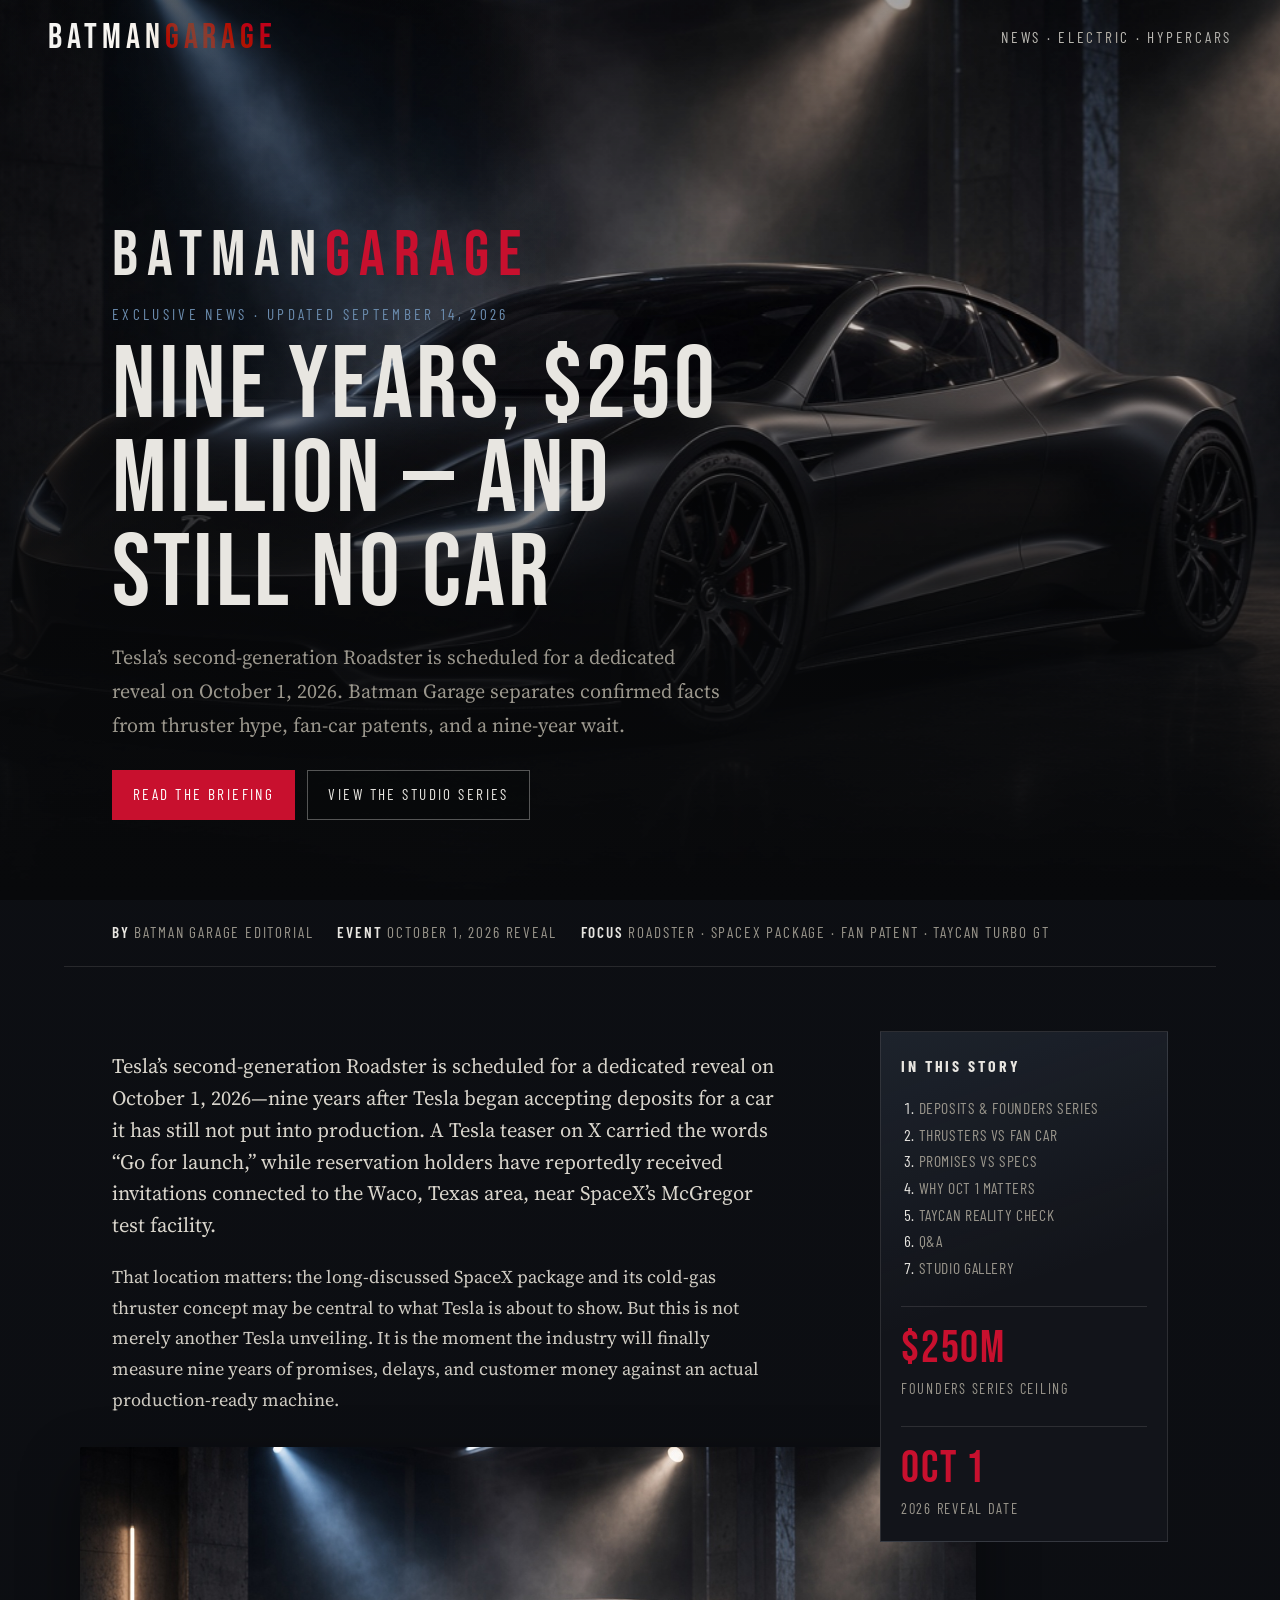
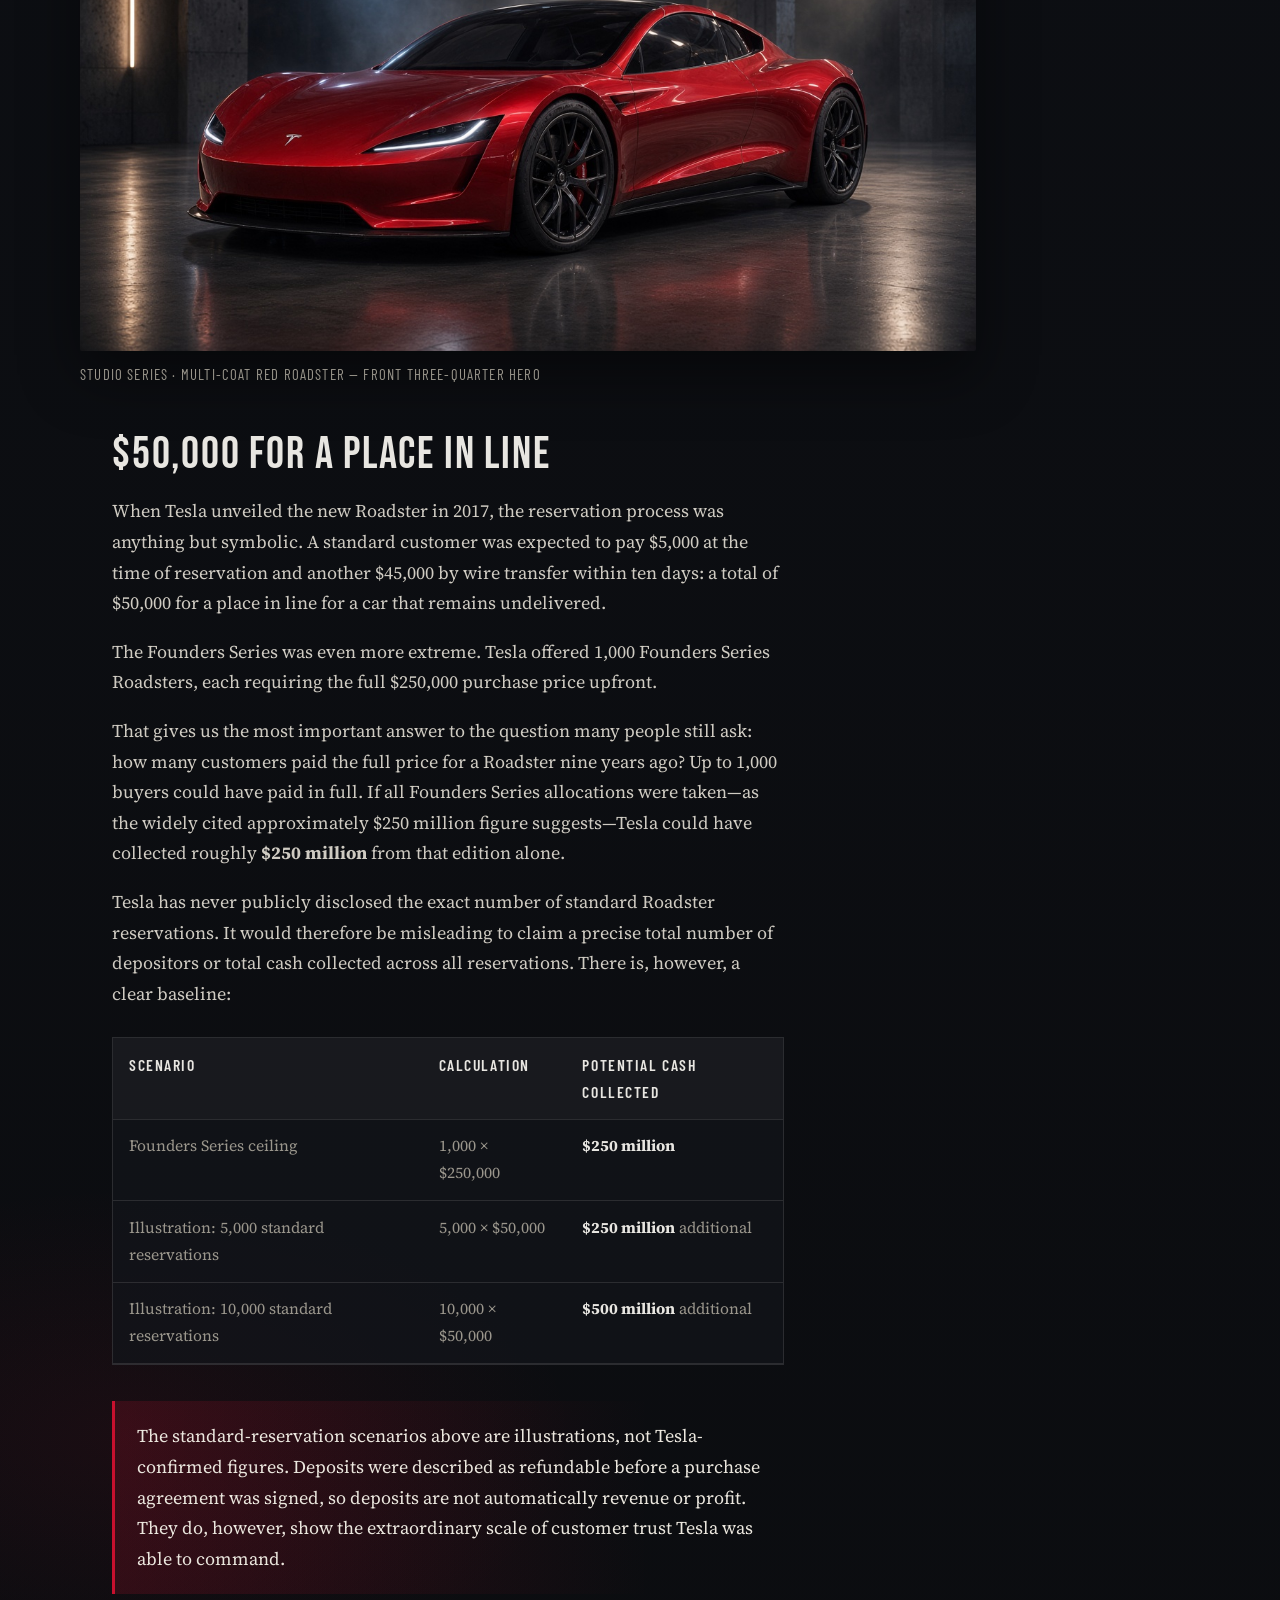
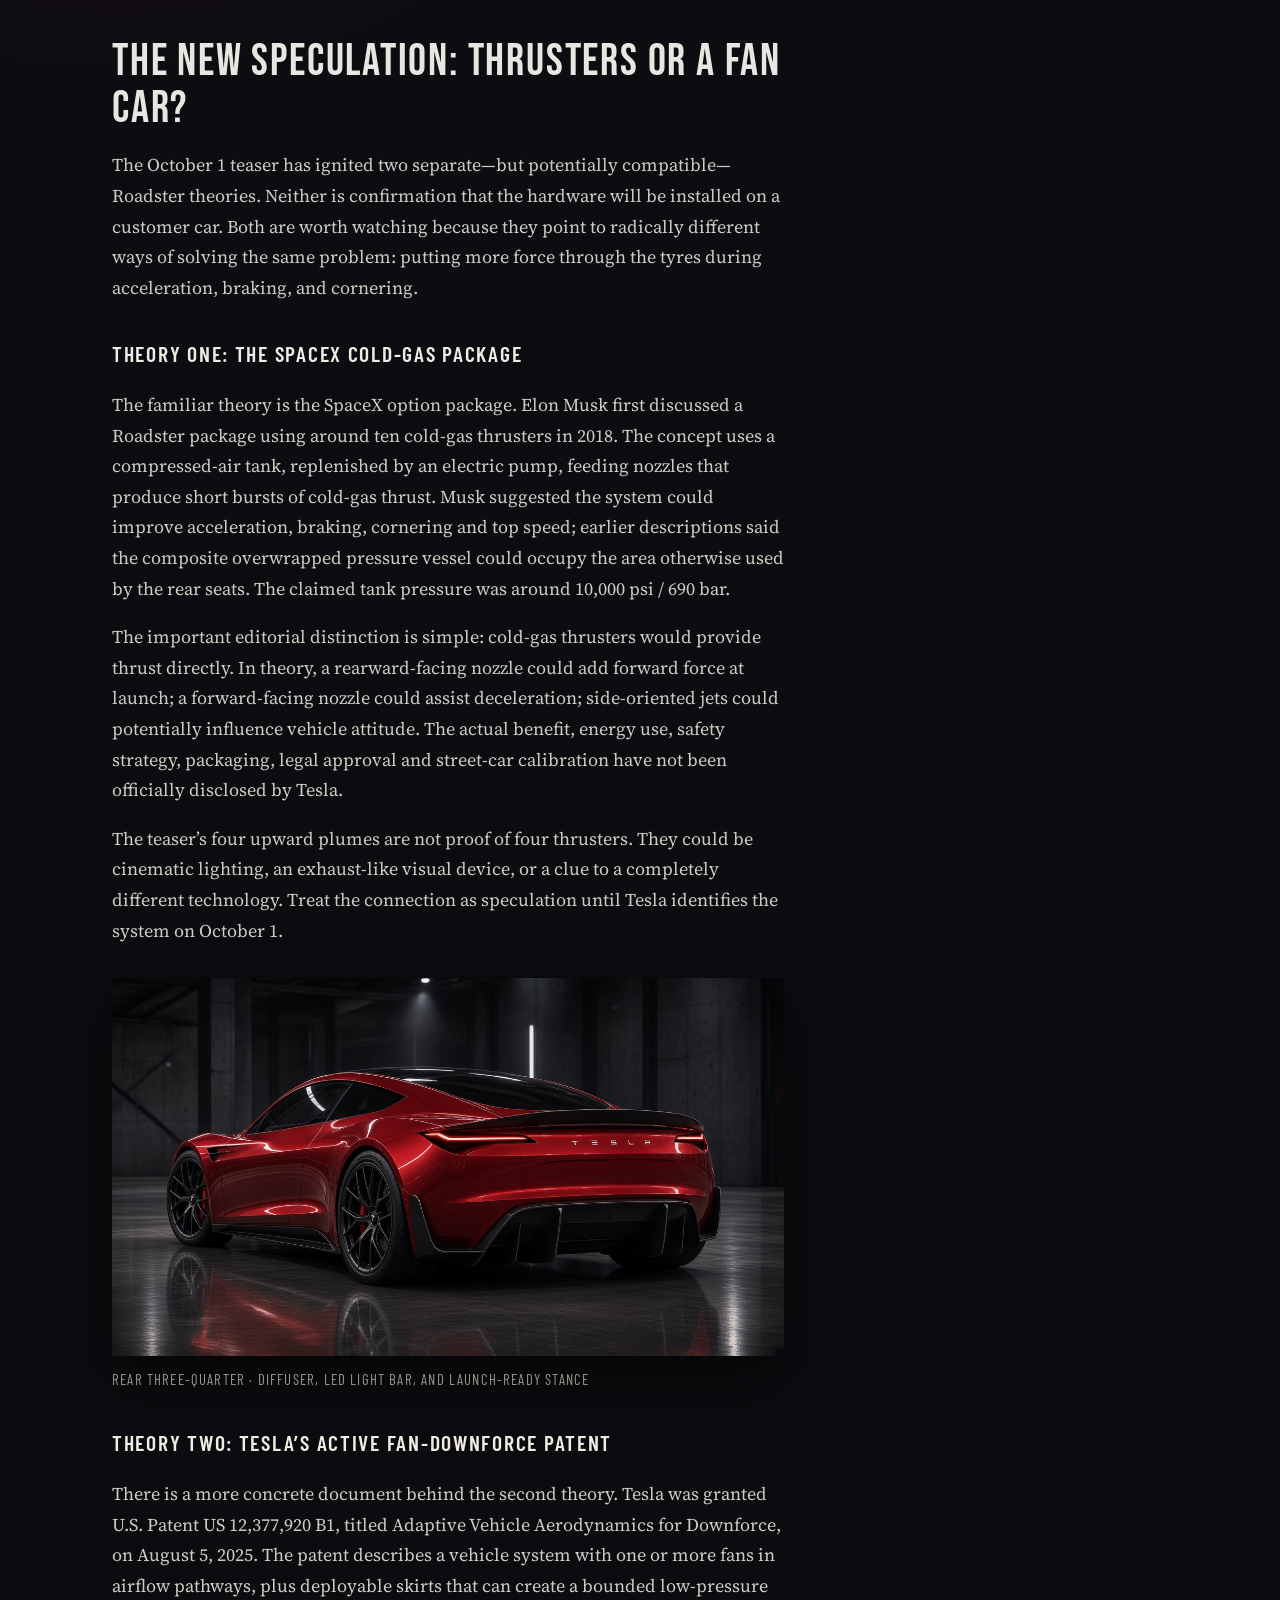
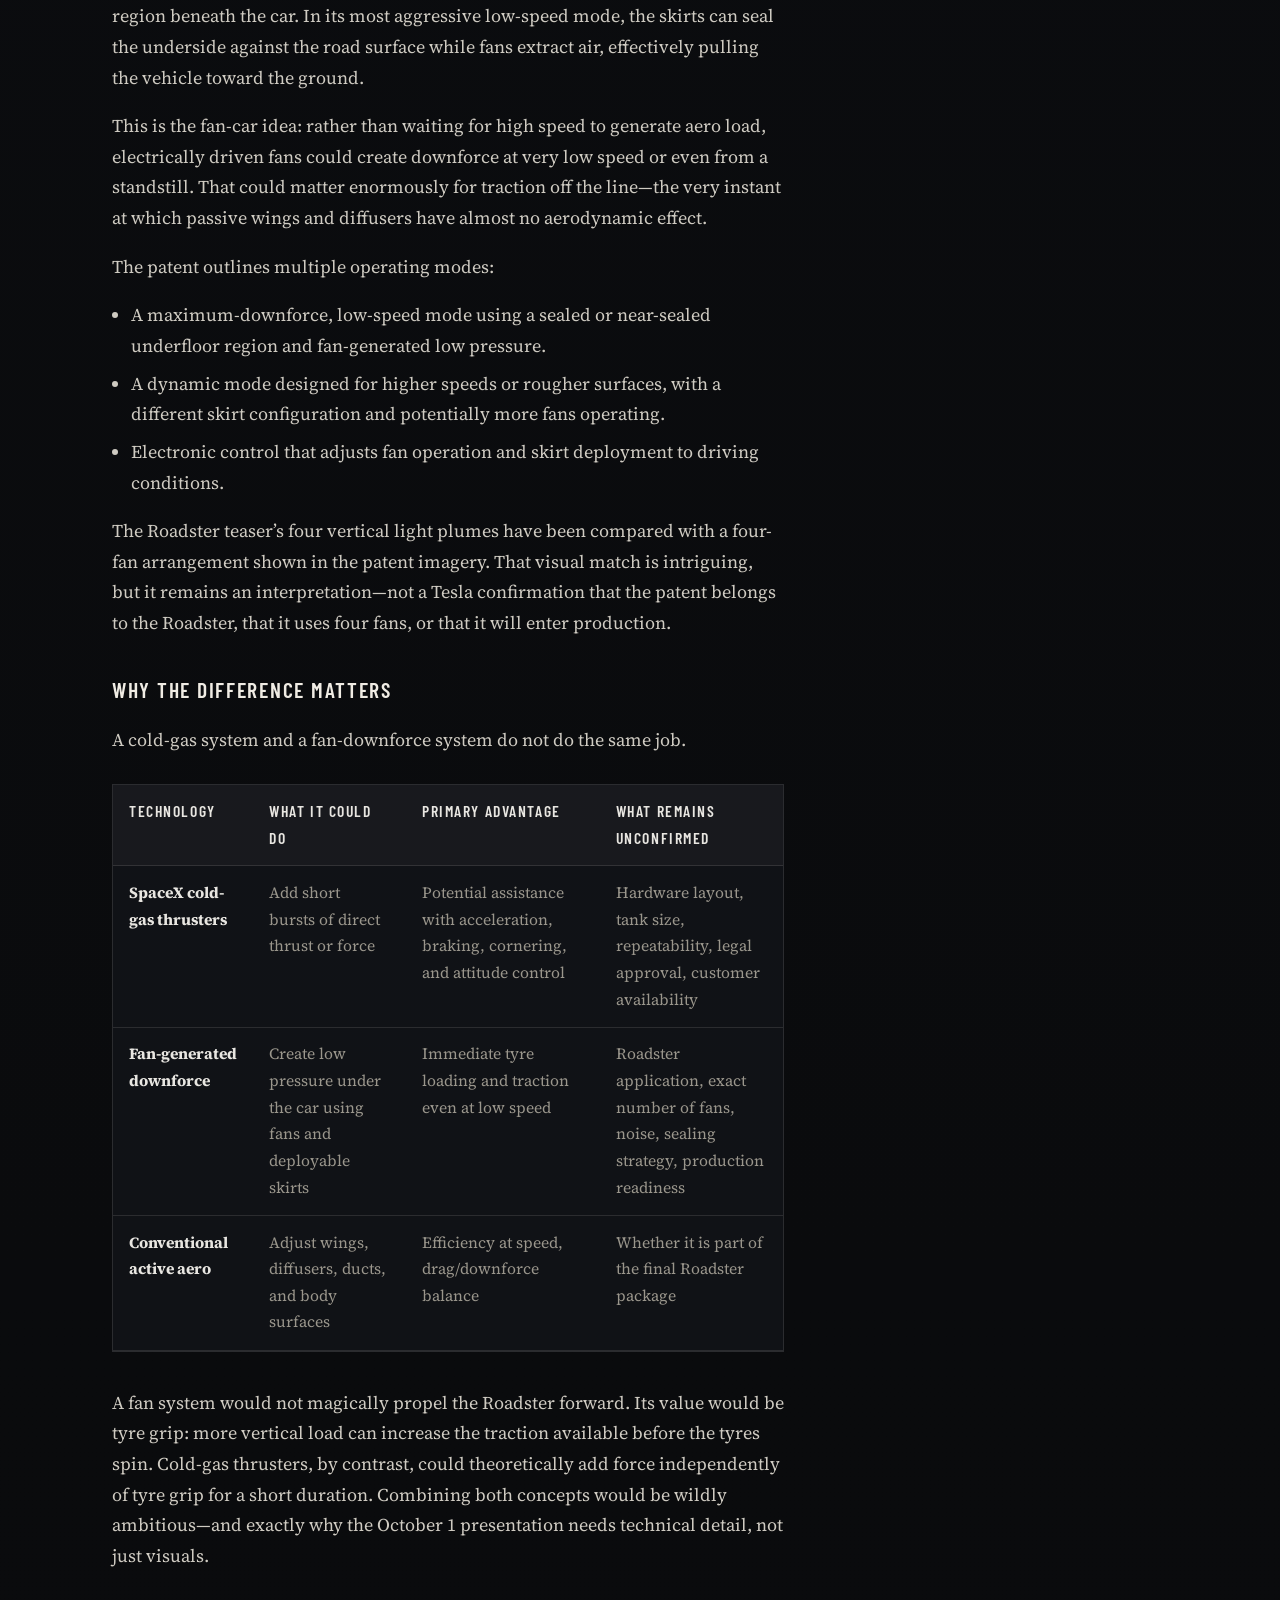
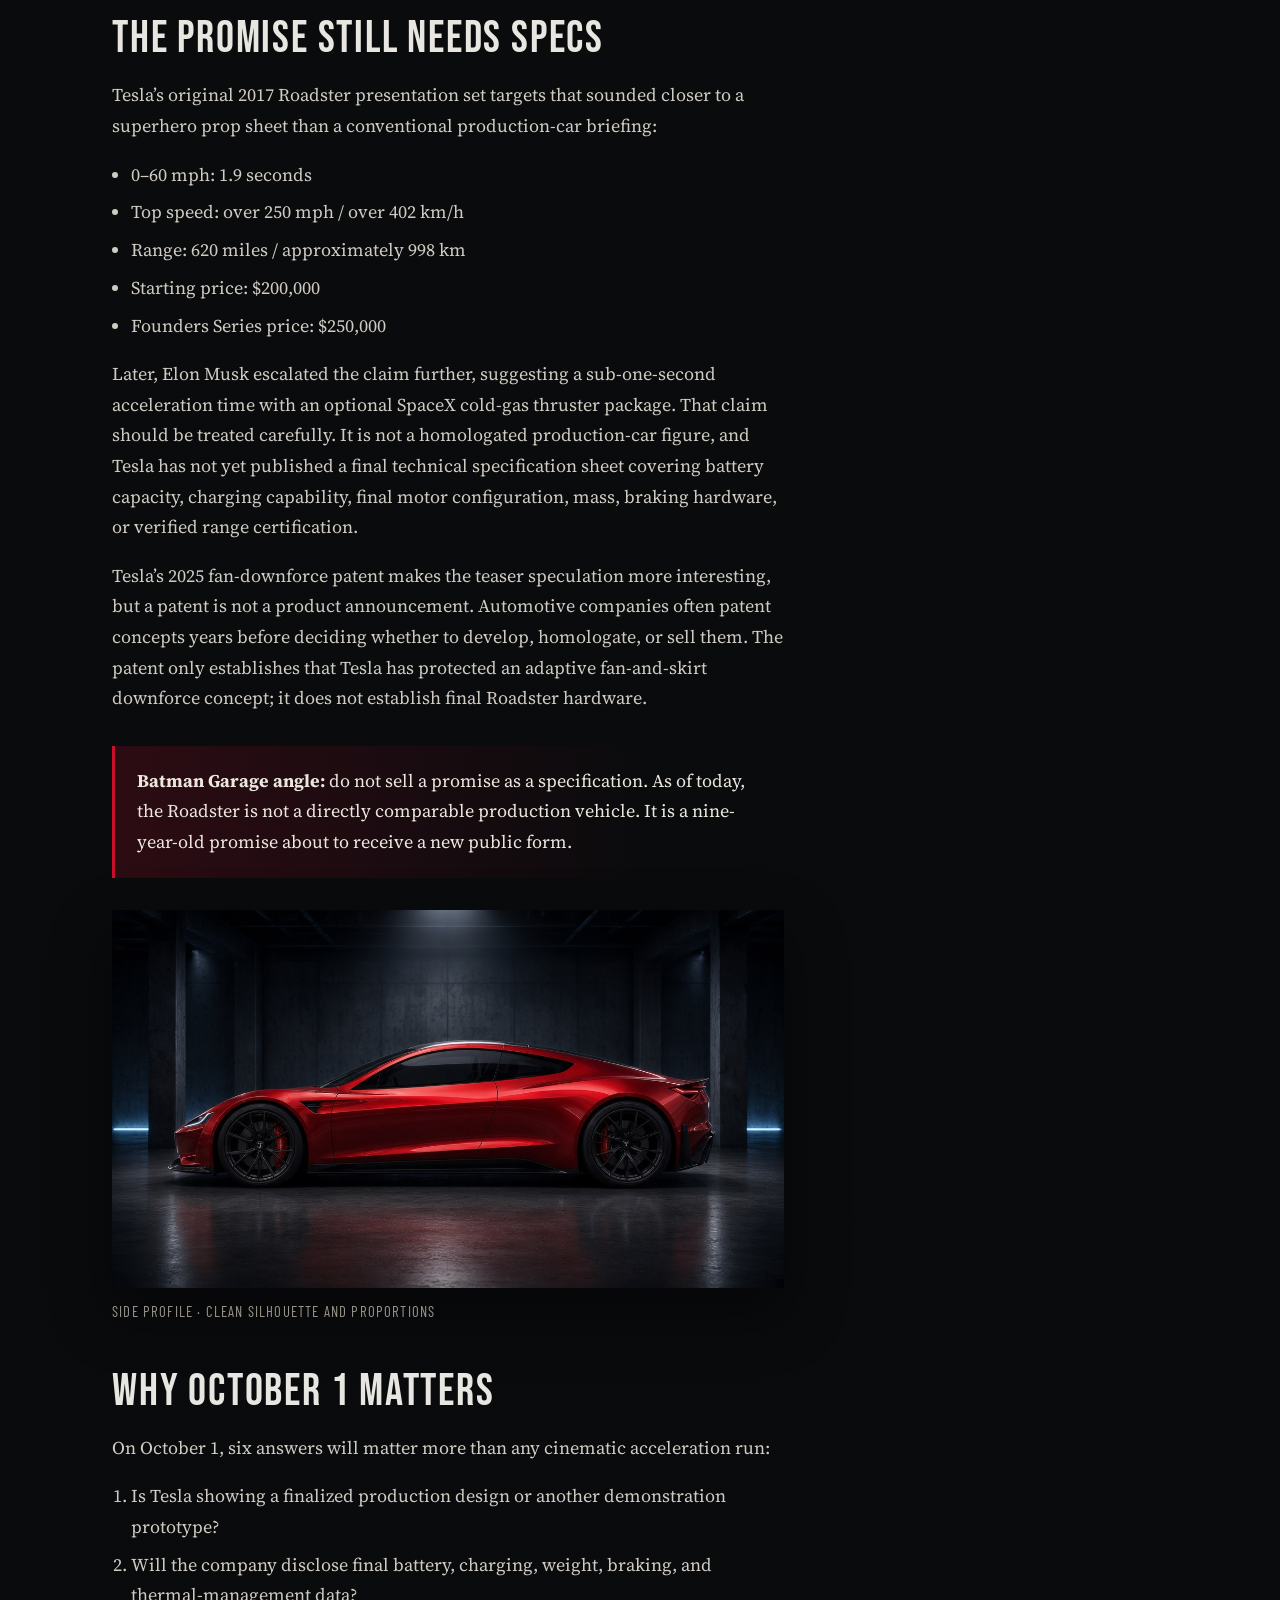
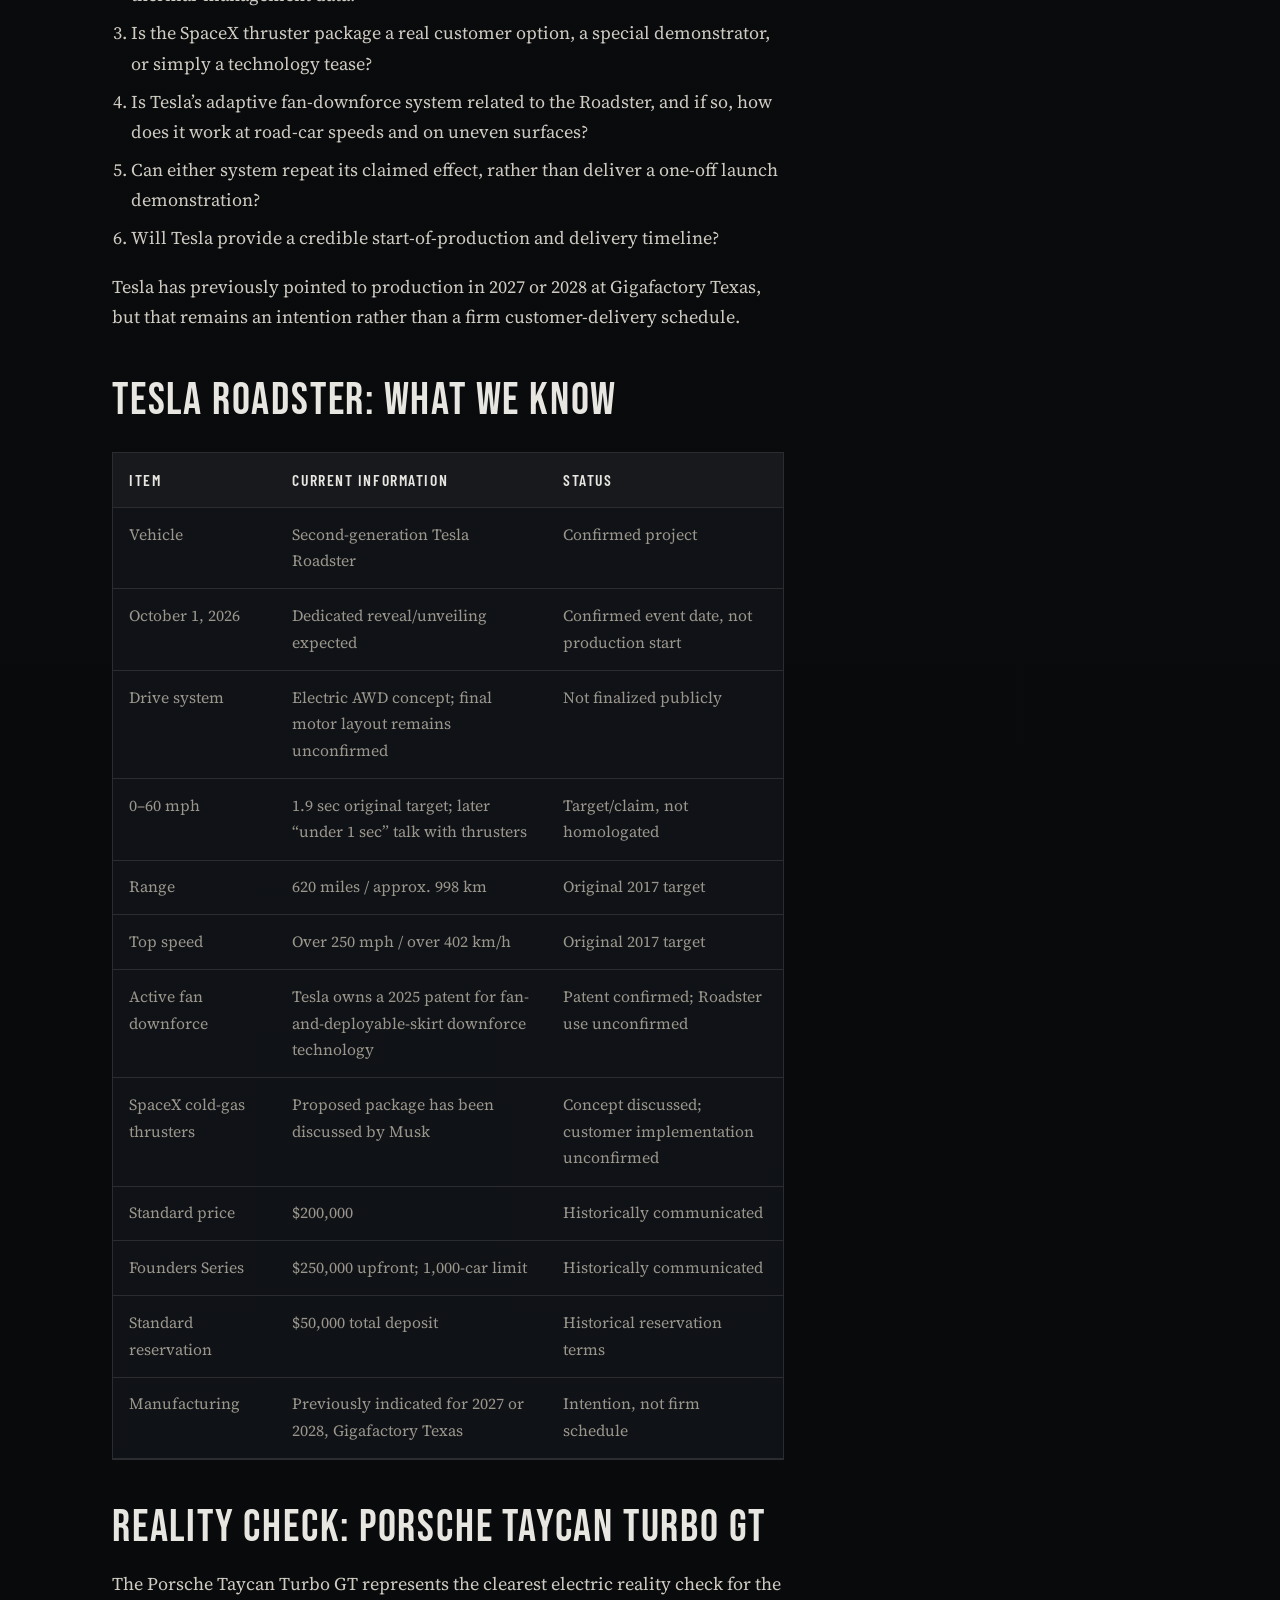
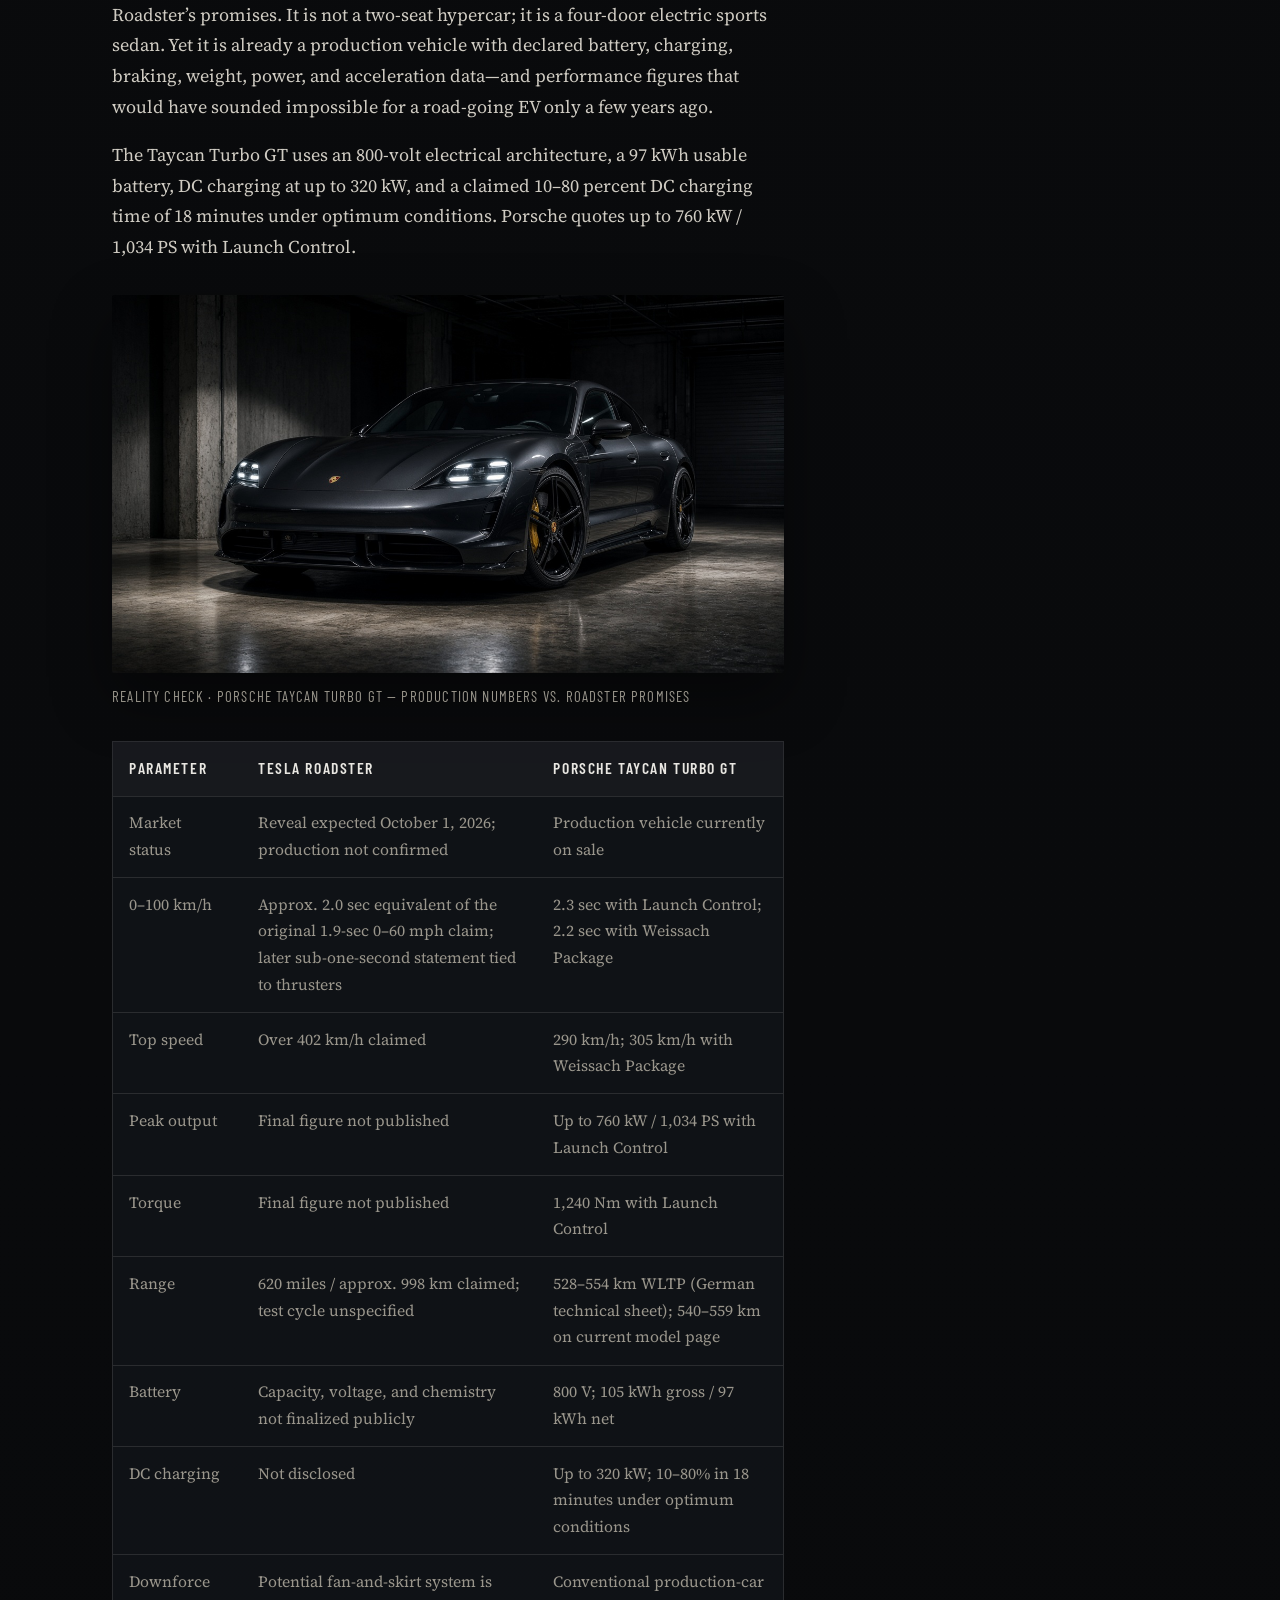
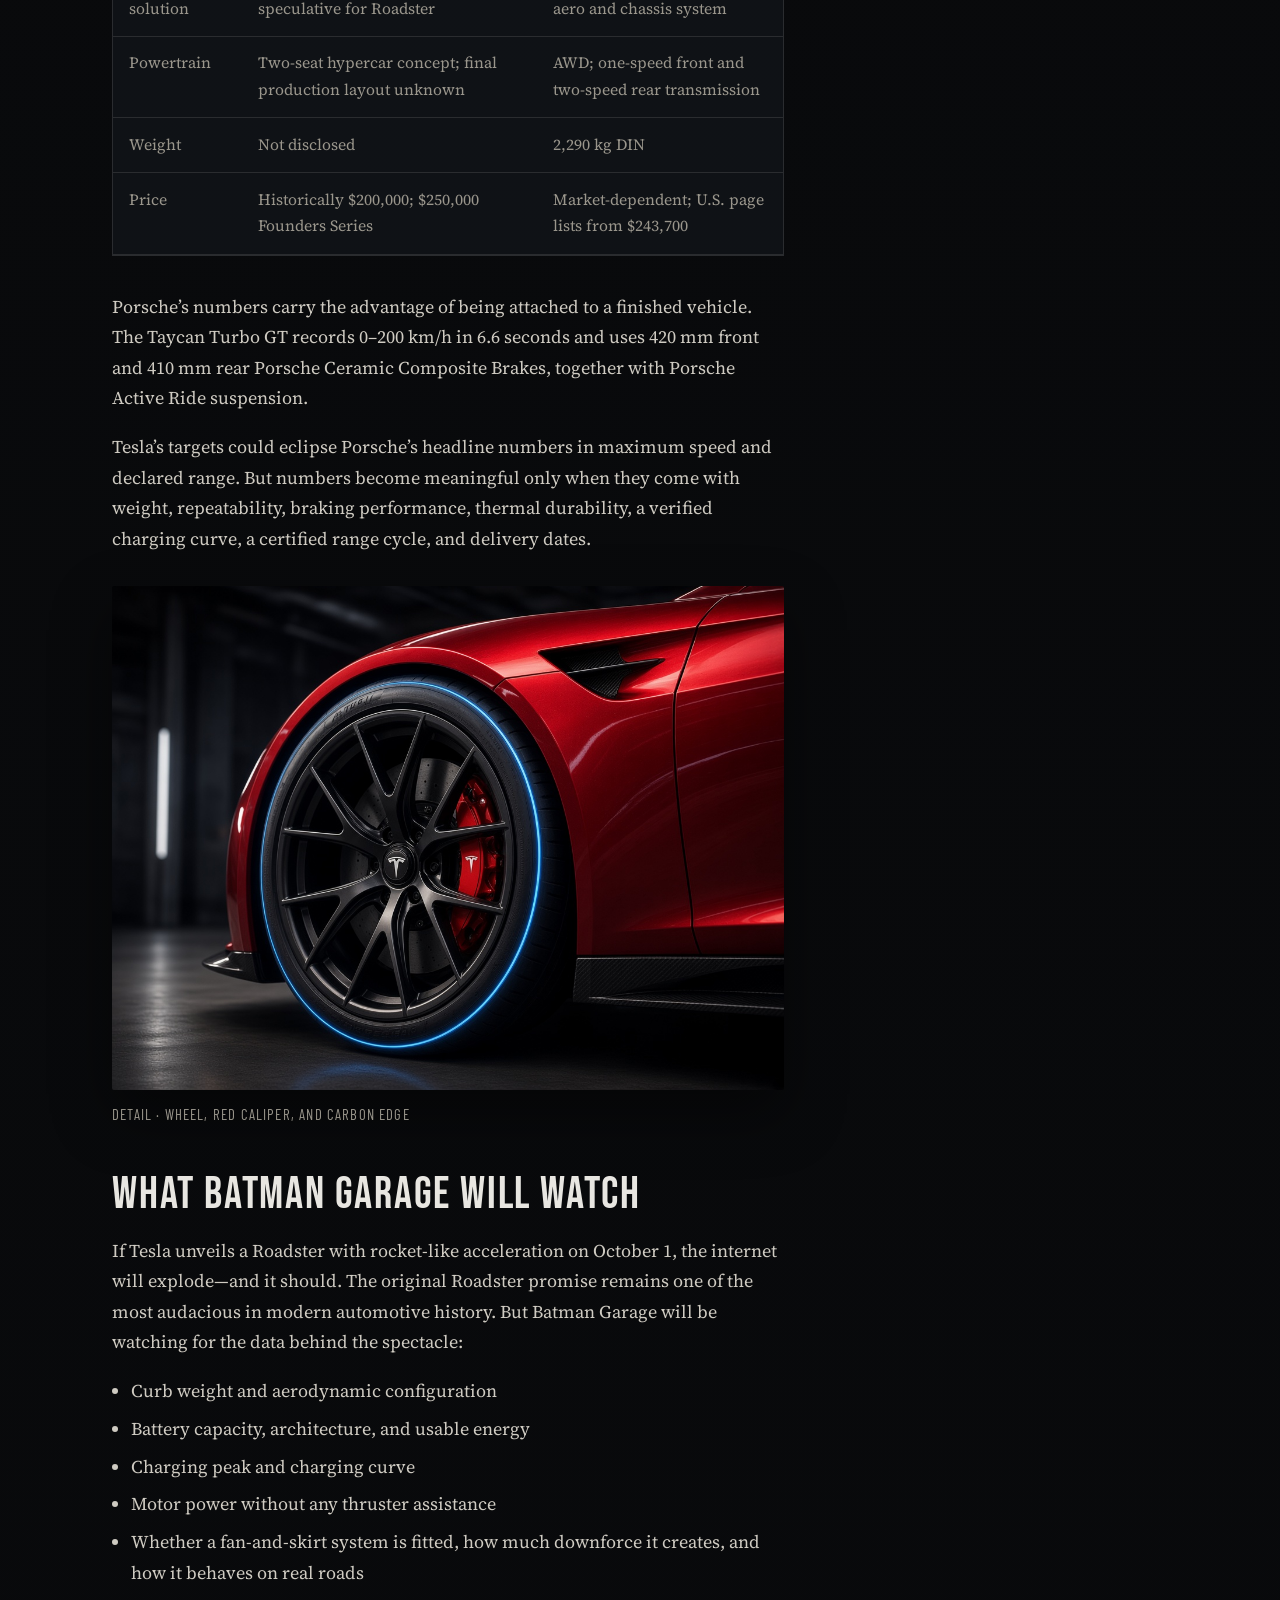
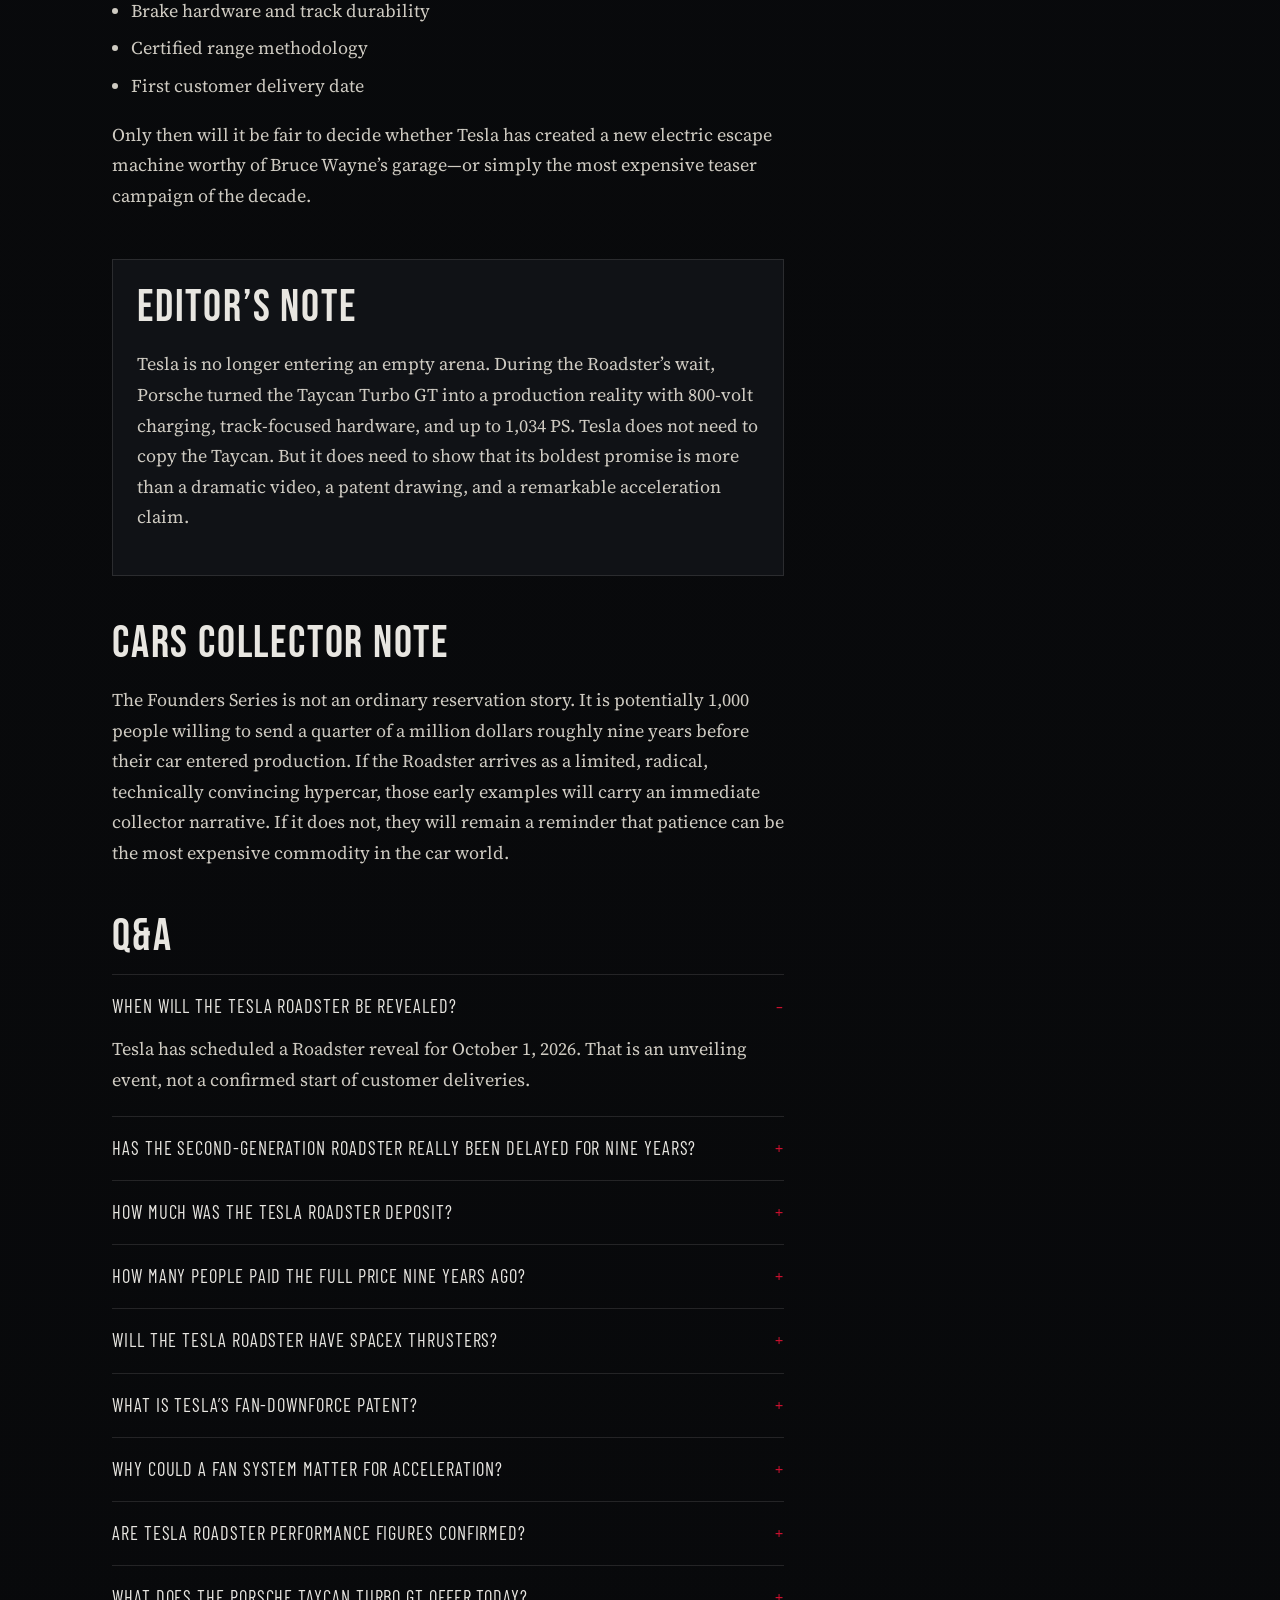
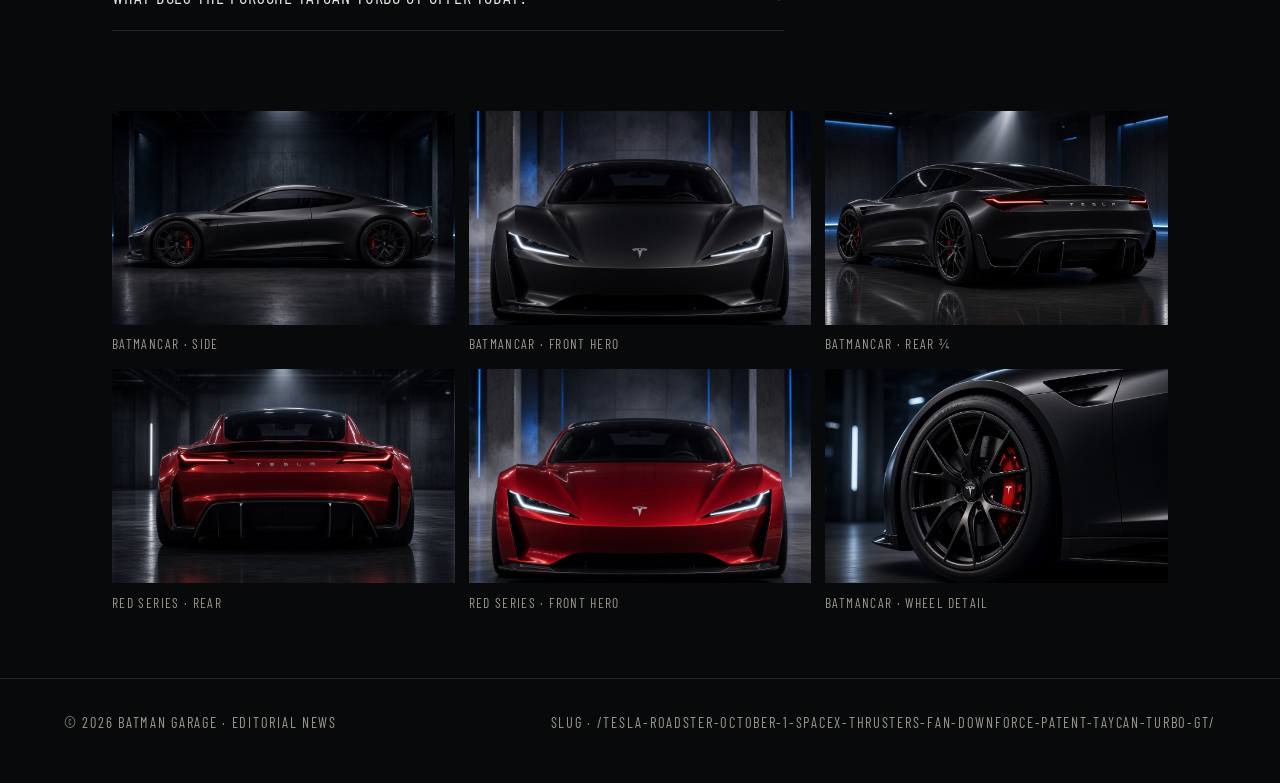
==== commit 85bf3e58: "Strengthen Batman Garage brand signal in article hero Make the masthead a hero-level brand mark so t" ====
--- a/index.html
+++ b/index.html
@@ -32,6 +32,7 @@
       <div class="hero__shade" aria-hidden="true"></div>
     </div>
     <div class="hero__content">
+      <p class="hero__brand">BATMAN<span>GARAGE</span></p>
       <p class="hero__kicker">Exclusive News · Updated September 14, 2026</p>
       <h1>Nine Years, $250 Million — and Still No Car</h1>
       <p class="hero__deck">
--- a/css/article.css
+++ b/css/article.css
@@ -129,6 +129,18 @@
   animation: riseIn 1s var(--ease) 0.15s both;
 }
 
+.hero__brand {
+  margin: 0 0 0.85rem;
+  font-family: var(--font-display);
+  font-size: clamp(2.4rem, 6vw, 4rem);
+  letter-spacing: 0.14em;
+  line-height: 1;
+}
+
+.hero__brand span {
+  color: var(--accent);
+}
+
 .hero__kicker {
   margin: 0 0 0.75rem;
   font-family: var(--font-ui);
